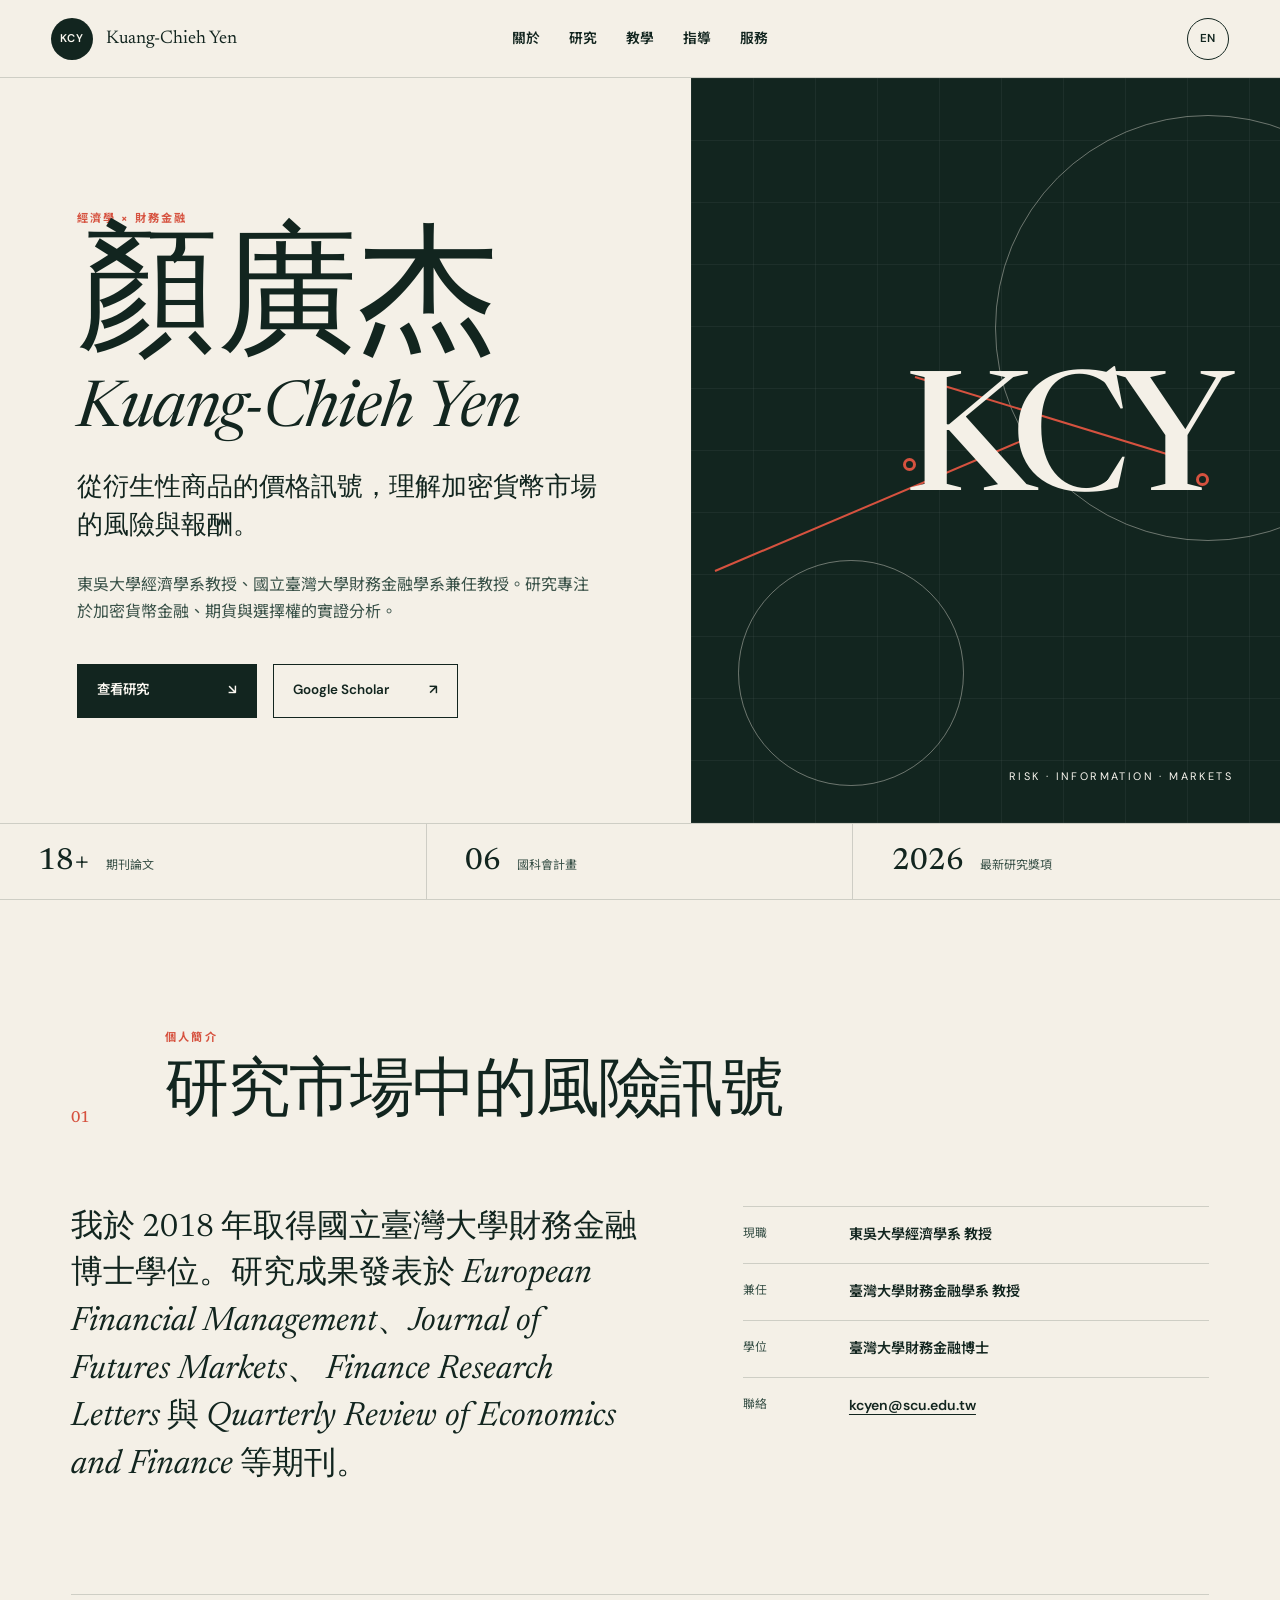
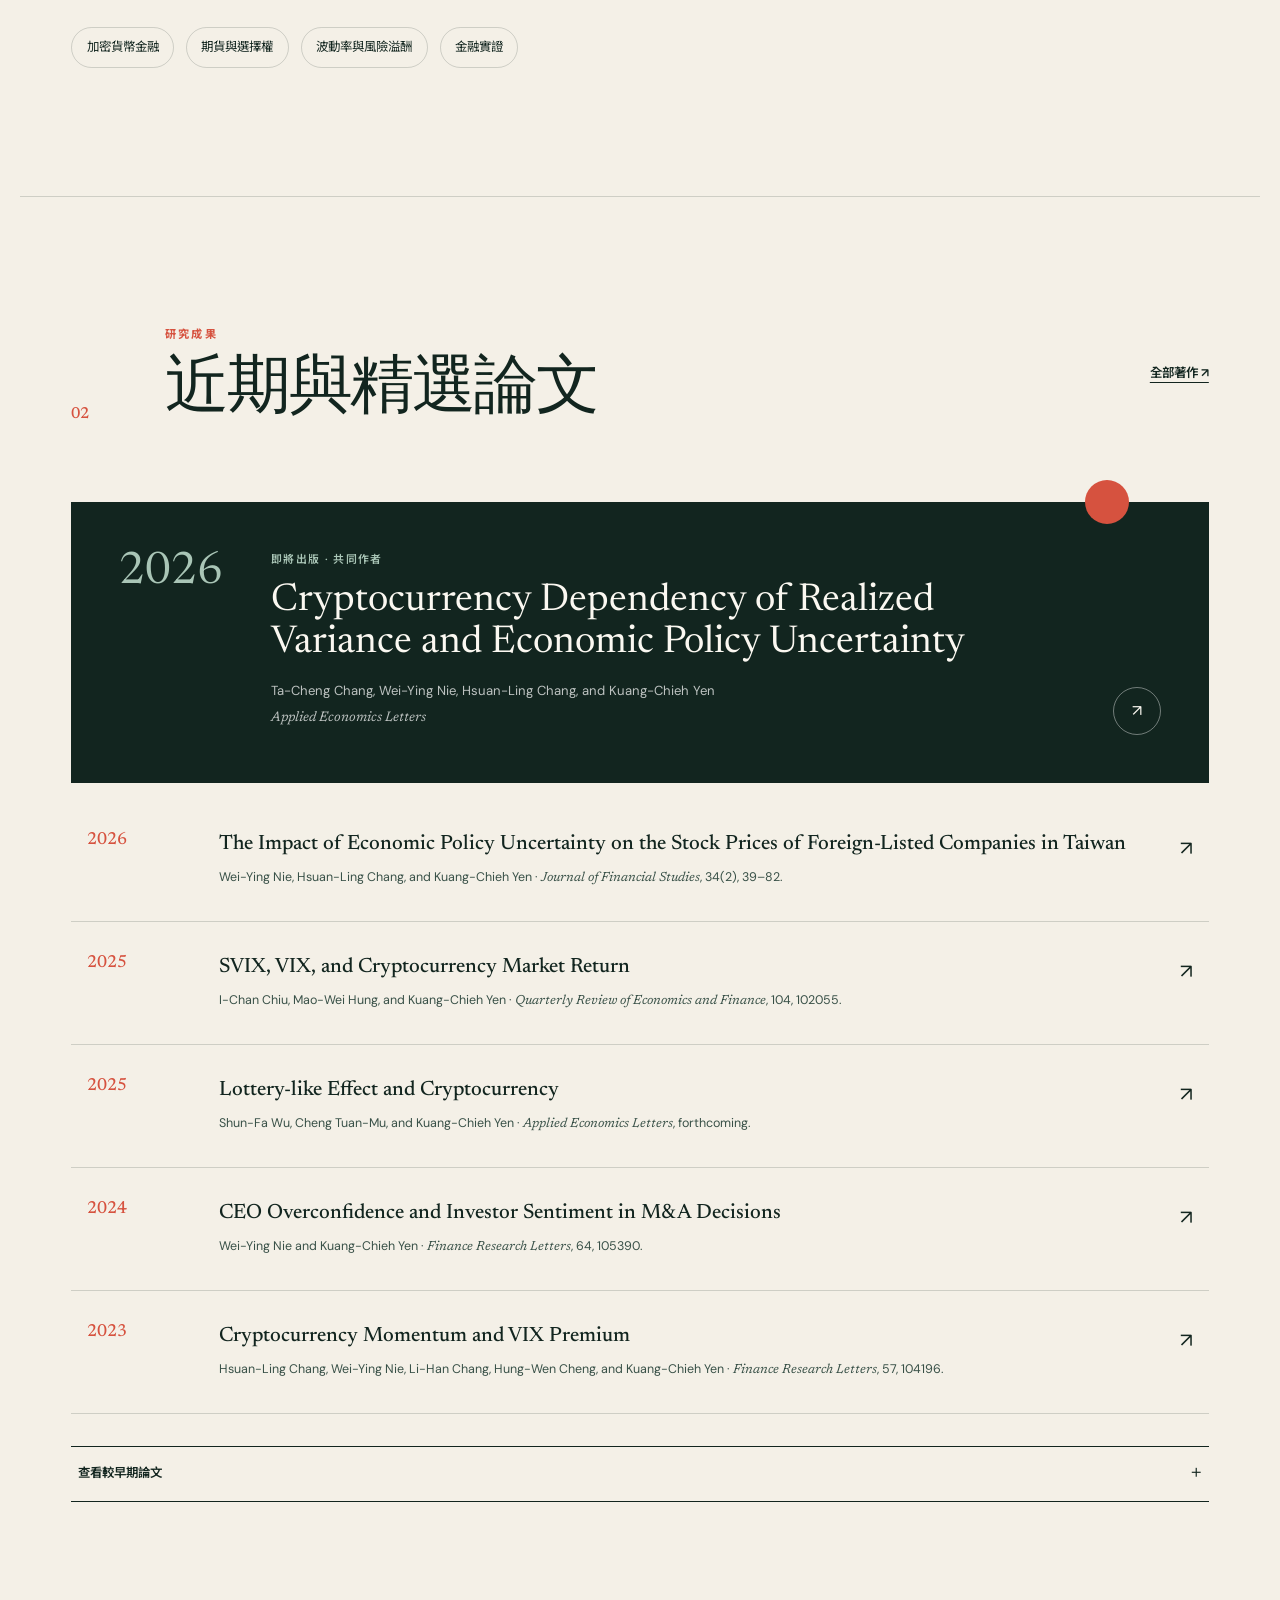
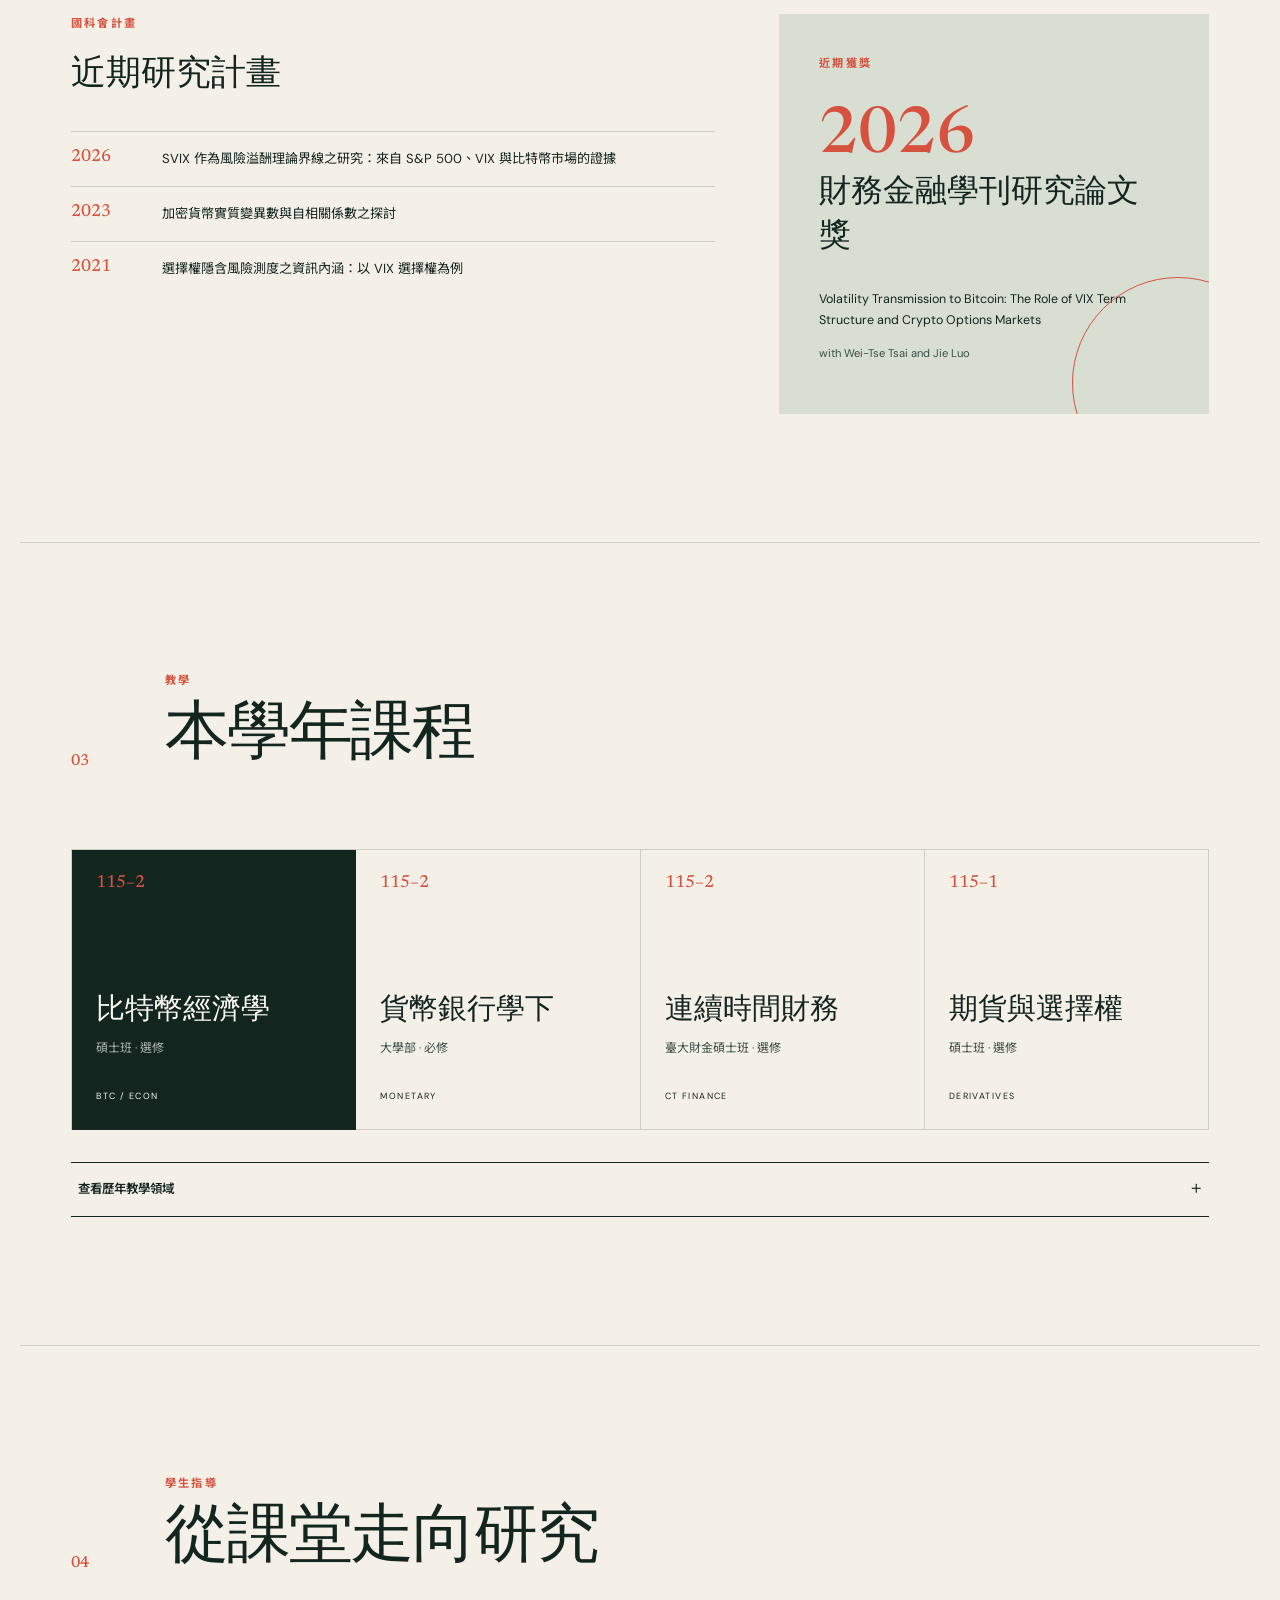
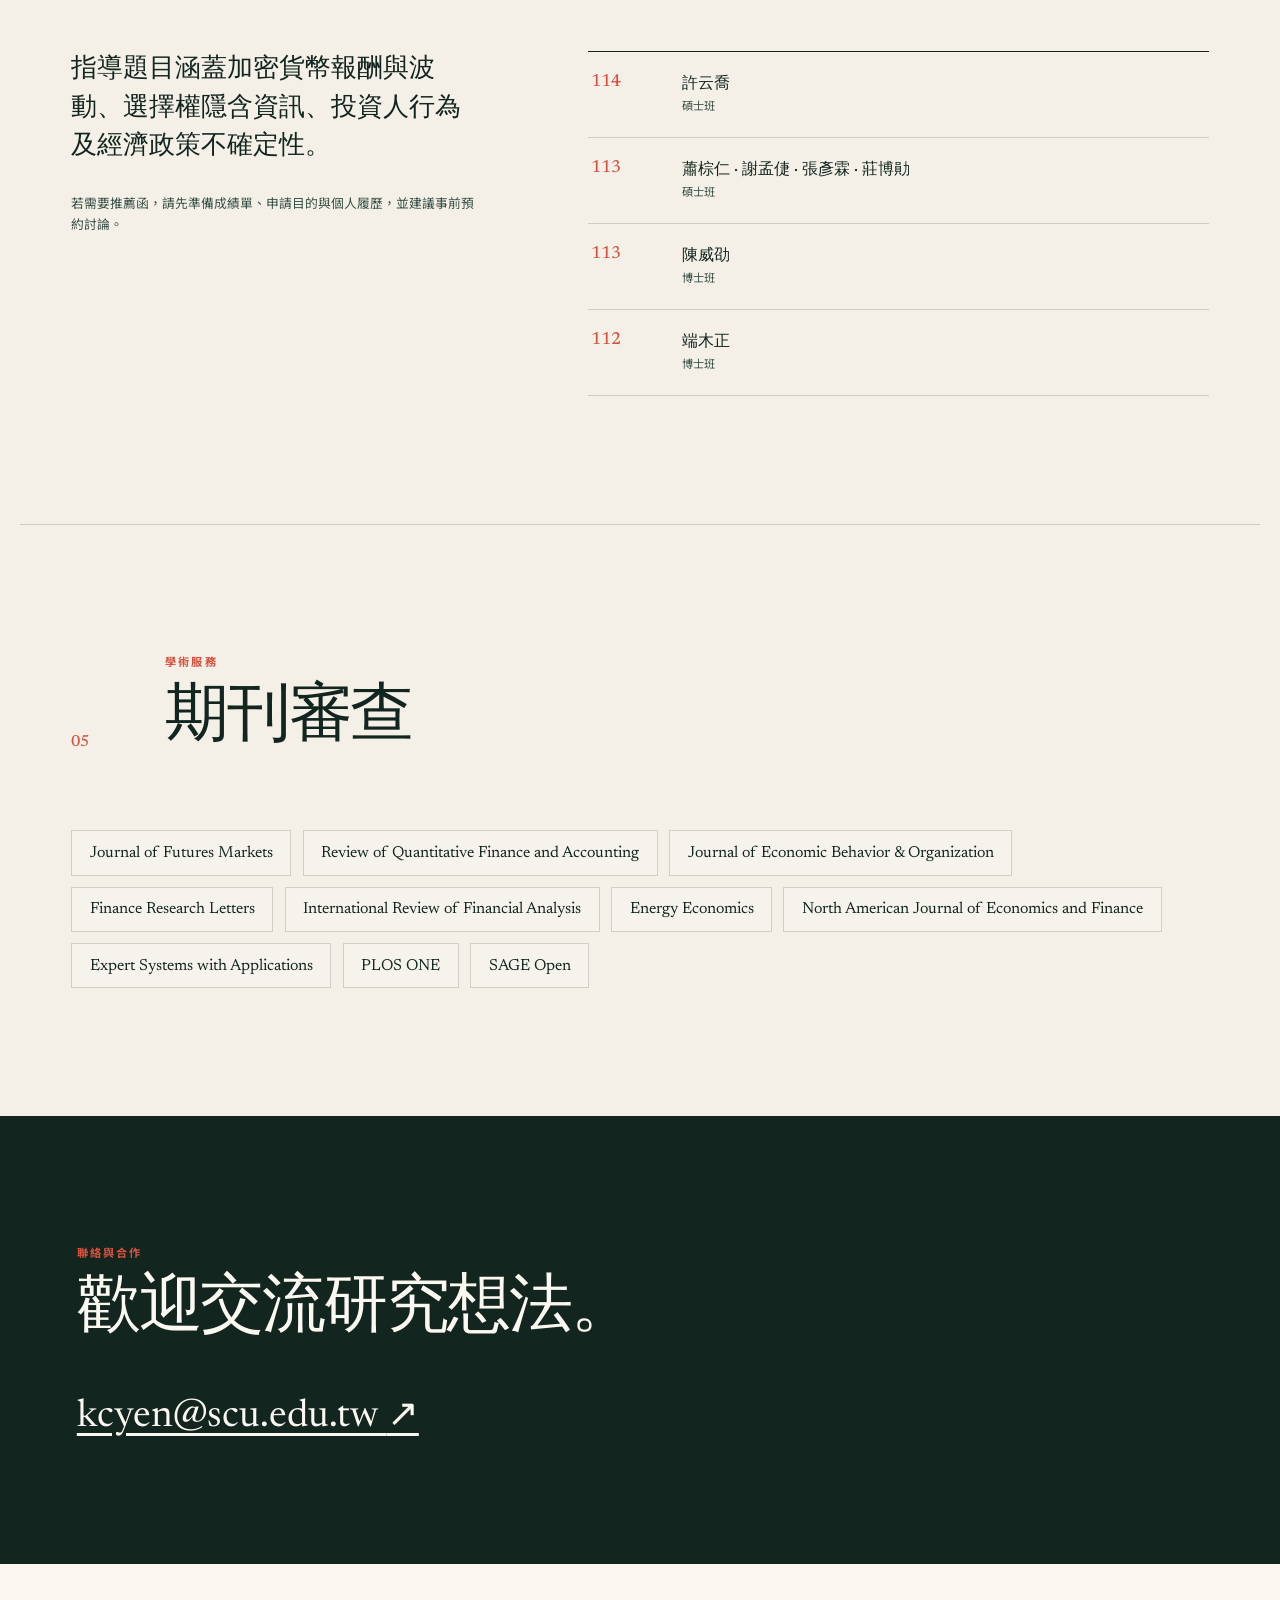
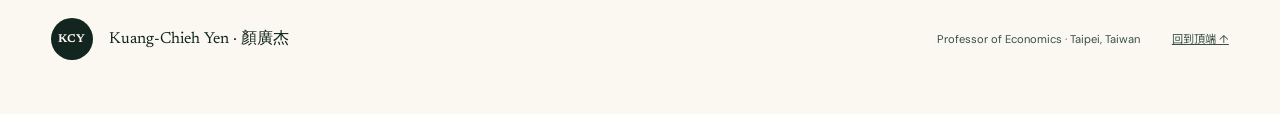
==== index.html @ a510d437 "建立個人學術網站" ====
<!doctype html>
<html lang="zh-Hant">
  <head>
    <meta charset="UTF-8" />
    <meta name="viewport" content="width=device-width, initial-scale=1.0" />
    <meta
      name="description"
      content="顏廣杰（Kuang-Chieh Yen）教授的個人學術網站：加密貨幣金融、期貨與選擇權、研究成果與教學資訊。"
    />
    <meta name="theme-color" content="#12251f" />
    <meta property="og:title" content="Kuang-Chieh Yen｜Academic Website" />
    <meta
      property="og:description"
      content="Professor of Economics researching cryptocurrency markets, futures, and options."
    />
    <meta property="og:type" content="website" />
    <meta property="og:image" content="og.png" />
    <title>顏廣杰 Kuang-Chieh Yen｜Academic Website</title>
    <link rel="preconnect" href="https://fonts.googleapis.com" />
    <link rel="preconnect" href="https://fonts.gstatic.com" crossorigin />
    <link
      href="https://fonts.googleapis.com/css2?family=DM+Sans:wght@400;500;600&family=Noto+Sans+TC:wght@400;500;600;700&family=Newsreader:opsz,wght@6..72,400;6..72,500&display=swap"
      rel="stylesheet"
    />
    <link rel="stylesheet" href="styles.css" />
    <script src="script.js" defer></script>
  </head>
  <body>
    <a class="skip-link" href="#main">跳至主要內容</a>
    <header class="site-header" id="top">
      <a class="wordmark" href="#top" aria-label="回到首頁">
        <span class="wordmark-mark">KCY</span>
        <span class="wordmark-name">Kuang-Chieh Yen</span>
      </a>
      <nav aria-label="主要導覽">
        <a href="#about" data-zh="關於" data-en="About">關於</a>
        <a href="#research" data-zh="研究" data-en="Research">研究</a>
        <a href="#teaching" data-zh="教學" data-en="Teaching">教學</a>
        <a href="#students" data-zh="指導" data-en="Students">指導</a>
        <a href="#service" data-zh="服務" data-en="Service">服務</a>
      </nav>
      <button class="language-toggle" type="button" aria-label="切換語言">
        <span data-lang-label>EN</span>
      </button>
    </header>

    <main id="main">
      <section class="hero" aria-labelledby="hero-title">
        <div class="hero-copy">
          <p class="eyebrow" data-zh="經濟學 × 財務金融" data-en="Economics × Finance">
            經濟學 × 財務金融
          </p>
          <h1 id="hero-title">
            <span class="hero-name-zh">顏廣杰</span>
            <span class="hero-name-en">Kuang-Chieh Yen</span>
          </h1>
          <div class="hero-bio lang-zh">
            <p class="hero-lead">從衍生性商品的價格訊號，理解加密貨幣市場的風險與報酬。</p>
            <p>
              東吳大學經濟學系教授、國立臺灣大學財務金融學系兼任教授。研究專注於加密貨幣金融、期貨與選擇權的實證分析。
            </p>
          </div>
          <div class="hero-bio lang-en" hidden>
            <p class="hero-lead">Using signals in derivative prices to understand risk and return in cryptocurrency markets.</p>
            <p>
              Professor of Economics at Soochow University and Adjunct Professor of Finance at National Taiwan University. My research focuses on empirical studies of cryptocurrency markets, futures, and options.
            </p>
          </div>
          <div class="hero-actions">
            <a class="button button-primary" href="#research">
              <span data-zh="查看研究" data-en="Explore research">查看研究</span>
              <span aria-hidden="true">↘</span>
            </a>
            <a
              class="button button-quiet"
              href="https://scholar.google.com.tw/citations?user=Ai0tjw8AAAAJ&hl=zh-TW"
              target="_blank"
              rel="noreferrer"
            >
              Google Scholar <span aria-hidden="true">↗</span>
            </a>
          </div>
        </div>
        <div class="hero-visual" aria-hidden="true">
          <div class="market-grid"></div>
          <div class="signal-line signal-one"></div>
          <div class="signal-line signal-two"></div>
          <div class="signal-point point-one"></div>
          <div class="signal-point point-two"></div>
          <div class="hero-monogram">KCY</div>
          <p class="visual-caption">Risk · Information · Markets</p>
        </div>
        <div class="hero-index" aria-label="研究概覽">
          <div><span class="index-value">18+</span><span data-zh="期刊論文" data-en="Journal articles">期刊論文</span></div>
          <div><span class="index-value">06</span><span data-zh="國科會計畫" data-en="NSTC projects">國科會計畫</span></div>
          <div><span class="index-value">2026</span><span data-zh="最新研究獎項" data-en="Latest research award">最新研究獎項</span></div>
        </div>
      </section>

      <section class="section about" id="about" aria-labelledby="about-title">
        <div class="section-heading">
          <p class="section-number">01</p>
          <div>
            <p class="eyebrow" data-zh="個人簡介" data-en="Profile">個人簡介</p>
            <h2 id="about-title" data-zh="研究市場中的風險訊號" data-en="Risk signals across markets">
              研究市場中的風險訊號
            </h2>
          </div>
        </div>
        <div class="about-grid">
          <div class="about-statement lang-zh">
            <p>
              我於 2018 年取得國立臺灣大學財務金融博士學位。研究成果發表於
              <em>European Financial Management</em>、<em>Journal of Futures Markets</em>、
              <em>Finance Research Letters</em> 與 <em>Quarterly Review of Economics and Finance</em> 等期刊。
            </p>
          </div>
          <div class="about-statement lang-en" hidden>
            <p>
              I received my Ph.D. in Finance from National Taiwan University in 2018. My work has appeared in
              <em>European Financial Management</em>, <em>Journal of Futures Markets</em>,
              <em>Finance Research Letters</em>, and <em>Quarterly Review of Economics and Finance</em>.
            </p>
          </div>
          <dl class="facts">
            <div>
              <dt data-zh="現職" data-en="Current">現職</dt>
              <dd data-zh="東吳大學經濟學系 教授" data-en="Professor, Soochow University">東吳大學經濟學系 教授</dd>
            </div>
            <div>
              <dt data-zh="兼任" data-en="Adjunct">兼任</dt>
              <dd data-zh="臺灣大學財務金融學系 教授" data-en="Professor, National Taiwan University">臺灣大學財務金融學系 教授</dd>
            </div>
            <div>
              <dt data-zh="學位" data-en="Degree">學位</dt>
              <dd data-zh="臺灣大學財務金融博士" data-en="Ph.D. in Finance, National Taiwan University">臺灣大學財務金融博士</dd>
            </div>
            <div>
              <dt data-zh="聯絡" data-en="Contact">聯絡</dt>
              <dd><a href="mailto:kcyen@scu.edu.tw">kcyen@scu.edu.tw</a></dd>
            </div>
          </dl>
        </div>
        <div class="research-interests" aria-label="研究興趣">
          <span data-zh="加密貨幣金融" data-en="Cryptocurrency finance">加密貨幣金融</span>
          <span data-zh="期貨與選擇權" data-en="Futures & options">期貨與選擇權</span>
          <span data-zh="波動率與風險溢酬" data-en="Volatility & risk premia">波動率與風險溢酬</span>
          <span data-zh="金融實證" data-en="Empirical finance">金融實證</span>
        </div>
      </section>

      <section class="section research" id="research" aria-labelledby="research-title">
        <div class="section-heading">
          <p class="section-number">02</p>
          <div>
            <p class="eyebrow" data-zh="研究成果" data-en="Research">研究成果</p>
            <h2 id="research-title" data-zh="近期與精選論文" data-en="Recent & selected publications">近期與精選論文</h2>
          </div>
          <a
            class="text-link heading-link"
            href="https://scholar.google.com.tw/citations?user=Ai0tjw8AAAAJ&hl=zh-TW"
            target="_blank"
            rel="noreferrer"
            data-zh="全部著作 ↗"
            data-en="All publications ↗"
          >全部著作 ↗</a>
        </div>

        <article class="featured-paper">
          <div class="paper-year">2026</div>
          <div class="paper-body">
            <p class="paper-kicker" data-zh="即將出版 · 共同作者" data-en="Forthcoming · Co-author">即將出版 · 共同作者</p>
            <h3>Cryptocurrency Dependency of Realized Variance and Economic Policy Uncertainty</h3>
            <p class="authors">Ta-Cheng Chang, Wei-Ying Nie, Hsuan-Ling Chang, and Kuang-Chieh Yen</p>
            <p class="journal"><em>Applied Economics Letters</em></p>
          </div>
          <a
            class="paper-link"
            href="https://www.tandfonline.com/doi/full/10.1080/13504851.2026.2622564"
            target="_blank"
            rel="noreferrer"
            aria-label="閱讀論文"
          >↗</a>
        </article>

        <div class="publication-list">
          <article class="publication">
            <p class="publication-year">2026</p>
            <div>
              <h3>The Impact of Economic Policy Uncertainty on the Stock Prices of Foreign-Listed Companies in Taiwan</h3>
              <p>Wei-Ying Nie, Hsuan-Ling Chang, and Kuang-Chieh Yen · <em>Journal of Financial Studies</em>, 34(2), 39–82.</p>
            </div>
            <a href="https://doi.org/10.6545/JFS.202606_34%282%29.0002" target="_blank" rel="noreferrer" aria-label="閱讀論文">↗</a>
          </article>
          <article class="publication">
            <p class="publication-year">2025</p>
            <div>
              <h3>SVIX, VIX, and Cryptocurrency Market Return</h3>
              <p>I-Chan Chiu, Mao-Wei Hung, and Kuang-Chieh Yen · <em>Quarterly Review of Economics and Finance</em>, 104, 102055.</p>
            </div>
            <a href="https://www.sciencedirect.com/science/article/abs/pii/S1062976925000961" target="_blank" rel="noreferrer" aria-label="閱讀論文">↗</a>
          </article>
          <article class="publication">
            <p class="publication-year">2025</p>
            <div>
              <h3>Lottery-like Effect and Cryptocurrency</h3>
              <p>Shun-Fa Wu, Cheng Tuan-Mu, and Kuang-Chieh Yen · <em>Applied Economics Letters</em>, forthcoming.</p>
            </div>
            <a href="https://www.tandfonline.com/doi/abs/10.1080/13504851.2025.2586161" target="_blank" rel="noreferrer" aria-label="閱讀論文">↗</a>
          </article>
          <article class="publication">
            <p class="publication-year">2024</p>
            <div>
              <h3>CEO Overconfidence and Investor Sentiment in M&amp;A Decisions</h3>
              <p>Wei-Ying Nie and Kuang-Chieh Yen · <em>Finance Research Letters</em>, 64, 105390.</p>
            </div>
            <a href="https://www.sciencedirect.com/science/article/abs/pii/S1544612324004203" target="_blank" rel="noreferrer" aria-label="閱讀論文">↗</a>
          </article>
          <article class="publication">
            <p class="publication-year">2023</p>
            <div>
              <h3>Cryptocurrency Momentum and VIX Premium</h3>
              <p>Hsuan-Ling Chang, Wei-Ying Nie, Li-Han Chang, Hung-Wen Cheng, and Kuang-Chieh Yen · <em>Finance Research Letters</em>, 57, 104196.</p>
            </div>
            <a href="https://www.sciencedirect.com/science/article/pii/S1544612323005688" target="_blank" rel="noreferrer" aria-label="閱讀論文">↗</a>
          </article>
        </div>

        <details class="archive">
          <summary><span data-zh="查看較早期論文" data-en="View earlier publications">查看較早期論文</span><span aria-hidden="true">＋</span></summary>
          <div class="archive-grid">
            <article><span>2023</span><p>Cryptocurrency Return Dependency and Economic Policy Uncertainty. <em>Finance Research Letters</em>, 56, 104182.</p></article>
            <article><span>2023</span><p>Does the Realized Distribution-based Measure Dominate Particular Moments? <em>Finance Research Letters</em>, 51, 103396.</p></article>
            <article><span>2021</span><p>Lottery-like Momentum in the Cryptocurrency Market. <em>North American Journal of Economics and Finance</em>, 58, 101552.</p></article>
            <article><span>2021</span><p>Economic Policy Uncertainty and Cryptocurrency Volatility. <em>Finance Research Letters</em>, 38, 101428.</p></article>
            <article><span>2020</span><p>The Relationship between Economic Policy Uncertainty and the Cryptocurrency Market. <em>Finance Research Letters</em>, 35, 101308.</p></article>
            <article><span>2019</span><p>Volatility Information Implied in the Term Structure of VIX. <em>Journal of Futures Markets</em>, 39(1), 56–71.</p></article>
            <article><span>2019</span><p>The Information Content of the Implied Volatility Term Structure on Future Returns. <em>European Financial Management</em>, 25(2), 380–406.</p></article>
            <article><span>2018</span><p>The Information Content of Option-Implied Tail Risk on Future Returns. <em>Journal of Futures Markets</em>, 38(4), 493–510.</p></article>
          </div>
        </details>

        <div class="projects-awards">
          <div>
            <p class="eyebrow" data-zh="國科會計畫" data-en="NSTC projects">國科會計畫</p>
            <h3 data-zh="近期研究計畫" data-en="Recent funded research">近期研究計畫</h3>
            <ol class="timeline-list">
              <li><time>2026</time><p>SVIX 作為風險溢酬理論界線之研究：來自 S&amp;P 500、VIX 與比特幣市場的證據</p></li>
              <li><time>2023</time><p>加密貨幣實質變異數與自相關係數之探討</p></li>
              <li><time>2021</time><p>選擇權隱含風險測度之資訊內涵：以 VIX 選擇權為例</p></li>
            </ol>
          </div>
          <div class="award-card">
            <p class="eyebrow" data-zh="近期獲獎" data-en="Recent award">近期獲獎</p>
            <p class="award-year">2026</p>
            <h3>財務金融學刊研究論文獎</h3>
            <p>Volatility Transmission to Bitcoin: The Role of VIX Term Structure and Crypto Options Markets</p>
            <p class="award-authors">with Wei-Tse Tsai and Jie Luo</p>
          </div>
        </div>
      </section>

      <section class="section teaching" id="teaching" aria-labelledby="teaching-title">
        <div class="section-heading">
          <p class="section-number">03</p>
          <div>
            <p class="eyebrow" data-zh="教學" data-en="Teaching">教學</p>
            <h2 id="teaching-title" data-zh="本學年課程" data-en="Current courses">本學年課程</h2>
          </div>
        </div>
        <div class="course-grid">
          <article class="course-card course-featured">
            <p class="course-term">115–2</p>
            <h3 data-zh="比特幣經濟學" data-en="Bitcoin Economics">比特幣經濟學</h3>
            <p data-zh="碩士班 · 選修" data-en="Graduate · Elective">碩士班 · 選修</p>
            <span class="course-code">BTC / ECON</span>
          </article>
          <article class="course-card">
            <p class="course-term">115–2</p>
            <h3 data-zh="貨幣銀行學下" data-en="Money & Banking II">貨幣銀行學下</h3>
            <p data-zh="大學部 · 必修" data-en="Undergraduate · Required">大學部 · 必修</p>
            <span class="course-code">MONETARY</span>
          </article>
          <article class="course-card">
            <p class="course-term">115–2</p>
            <h3 data-zh="連續時間財務" data-en="Continuous-Time Finance">連續時間財務</h3>
            <p data-zh="臺大財金碩士班 · 選修" data-en="NTU Finance Graduate · Elective">臺大財金碩士班 · 選修</p>
            <span class="course-code">CT FINANCE</span>
          </article>
          <article class="course-card">
            <p class="course-term">115–1</p>
            <h3 data-zh="期貨與選擇權" data-en="Futures & Options">期貨與選擇權</h3>
            <p data-zh="碩士班 · 選修" data-en="Graduate · Elective">碩士班 · 選修</p>
            <span class="course-code">DERIVATIVES</span>
          </article>
        </div>
        <details class="archive course-archive">
          <summary><span data-zh="查看歷年教學領域" data-en="View teaching portfolio">查看歷年教學領域</span><span aria-hidden="true">＋</span></summary>
          <p>
            投資學、加密貨幣金融、財務數量研究、時間序列分析、選擇權定價導論、數理統計學、Python 基礎程式與經濟應用、財務經濟學、國際金融。
          </p>
        </details>
      </section>

      <section class="section students" id="students" aria-labelledby="students-title">
        <div class="section-heading">
          <p class="section-number">04</p>
          <div>
            <p class="eyebrow" data-zh="學生指導" data-en="Students">學生指導</p>
            <h2 id="students-title" data-zh="從課堂走向研究" data-en="From coursework to research">從課堂走向研究</h2>
          </div>
        </div>
        <div class="student-layout">
          <div class="student-intro lang-zh">
            <p>指導題目涵蓋加密貨幣報酬與波動、選擇權隱含資訊、投資人行為及經濟政策不確定性。</p>
            <p>若需要推薦函，請先準備成績單、申請目的與個人履歷，並建議事前預約討論。</p>
          </div>
          <div class="student-intro lang-en" hidden>
            <p>Supervision topics include cryptocurrency returns and volatility, option-implied information, investor behavior, and economic policy uncertainty.</p>
            <p>For recommendation letters, please prepare a transcript, a clear application plan, and your CV before making an appointment.</p>
          </div>
          <div class="supervision-list">
            <article><span>114</span><div><h3>許云喬</h3><p data-zh="碩士班" data-en="Master's student">碩士班</p></div></article>
            <article><span>113</span><div><h3>蕭棕仁 · 謝孟倢 · 張彥霖 · 莊博勛</h3><p data-zh="碩士班" data-en="Master's students">碩士班</p></div></article>
            <article><span>113</span><div><h3>陳威劭</h3><p data-zh="博士班" data-en="Doctoral student">博士班</p></div></article>
            <article><span>112</span><div><h3>端木正</h3><p data-zh="博士班" data-en="Doctoral student">博士班</p></div></article>
          </div>
        </div>
      </section>

      <section class="section service" id="service" aria-labelledby="service-title">
        <div class="section-heading">
          <p class="section-number">05</p>
          <div>
            <p class="eyebrow" data-zh="學術服務" data-en="Academic service">學術服務</p>
            <h2 id="service-title" data-zh="期刊審查" data-en="Referee service">期刊審查</h2>
          </div>
        </div>
        <div class="journal-cloud" aria-label="曾審查期刊">
          <span>Journal of Futures Markets</span>
          <span>Review of Quantitative Finance and Accounting</span>
          <span>Journal of Economic Behavior &amp; Organization</span>
          <span>Finance Research Letters</span>
          <span>International Review of Financial Analysis</span>
          <span>Energy Economics</span>
          <span>North American Journal of Economics and Finance</span>
          <span>Expert Systems with Applications</span>
          <span>PLOS ONE</span>
          <span>SAGE Open</span>
        </div>
      </section>

      <section class="contact" aria-labelledby="contact-title">
        <p class="eyebrow" data-zh="聯絡與合作" data-en="Contact & collaboration">聯絡與合作</p>
        <h2 id="contact-title" data-zh="歡迎交流研究想法。" data-en="Let’s exchange research ideas.">歡迎交流研究想法。</h2>
        <a class="contact-email" href="mailto:kcyen@scu.edu.tw">kcyen@scu.edu.tw <span aria-hidden="true">↗</span></a>
      </section>
    </main>

    <footer>
      <div><span class="footer-mark">KCY</span><span>Kuang-Chieh Yen · 顏廣杰</span></div>
      <p>Professor of Economics · Taipei, Taiwan</p>
      <a href="#top" data-zh="回到頂端 ↑" data-en="Back to top ↑">回到頂端 ↑</a>
    </footer>
  </body>
</html>
---- styles.css ----
:root {
  --ink: #12251f;
  --ink-soft: #385047;
  --paper: #f4f0e7;
  --paper-light: #fbf8f1;
  --sage: #d9ded2;
  --mint: #a9c5b6;
  --signal: #d6523f;
  --line: rgba(18, 37, 31, 0.17);
  --serif: "Newsreader", Georgia, serif;
  --sans: "DM Sans", "Noto Sans TC", system-ui, sans-serif;
  --max: 1240px;
}

* { box-sizing: border-box; }
html { scroll-behavior: smooth; }
body {
  margin: 0;
  color: var(--ink);
  background: var(--paper);
  font-family: var(--sans);
  font-size: 16px;
  line-height: 1.7;
}
a { color: inherit; }
button, a { -webkit-tap-highlight-color: transparent; }
em { font-family: var(--serif); font-size: 1.05em; }

.skip-link {
  position: fixed;
  top: -4rem;
  left: 1rem;
  z-index: 100;
  padding: .7rem 1rem;
  background: var(--ink);
  color: white;
}
.skip-link:focus { top: 1rem; }

.site-header {
  position: sticky;
  top: 0;
  z-index: 20;
  min-height: 78px;
  display: grid;
  grid-template-columns: 1fr auto 1fr;
  align-items: center;
  gap: 2rem;
  padding: 0 max(4vw, 1.5rem);
  border-bottom: 1px solid var(--line);
  background: rgba(244, 240, 231, .9);
  backdrop-filter: blur(14px);
}
.wordmark { display: inline-flex; align-items: center; gap: .8rem; text-decoration: none; width: fit-content; }
.wordmark-mark, .footer-mark {
  display: inline-grid;
  place-items: center;
  width: 42px;
  height: 42px;
  border-radius: 50%;
  background: var(--ink);
  color: var(--paper-light);
  font-size: .7rem;
  font-weight: 600;
  letter-spacing: .08em;
}
.wordmark-name { font-family: var(--serif); font-size: 1.15rem; }
nav { display: flex; align-items: center; gap: 1.8rem; }
nav a { position: relative; text-decoration: none; font-size: .86rem; font-weight: 600; }
nav a::after {
  content: "";
  position: absolute;
  left: 0;
  right: 100%;
  bottom: -.35rem;
  height: 2px;
  background: var(--signal);
  transition: right .2s ease;
}
nav a:hover::after, nav a:focus-visible::after { right: 0; }
.language-toggle {
  justify-self: end;
  width: 42px;
  height: 42px;
  border: 1px solid var(--ink);
  border-radius: 50%;
  background: transparent;
  color: var(--ink);
  font: 600 .72rem var(--sans);
  cursor: pointer;
}
.language-toggle:hover { color: var(--paper); background: var(--ink); }

.hero {
  min-height: calc(100vh - 78px);
  display: grid;
  grid-template-columns: minmax(0, 1.08fr) minmax(360px, .92fr);
  grid-template-rows: 1fr auto;
  border-bottom: 1px solid var(--line);
}
.hero-copy {
  align-self: center;
  max-width: 770px;
  padding: 7vw 7vw 5vw max(6vw, 2rem);
}
.eyebrow {
  margin: 0 0 1rem;
  color: var(--signal);
  font-size: .7rem;
  font-weight: 700;
  letter-spacing: .19em;
  text-transform: uppercase;
}
h1, h2, h3, p { margin-top: 0; }
h1 {
  margin-bottom: 2rem;
  font-family: var(--serif);
  font-weight: 400;
  line-height: .86;
  letter-spacing: -.045em;
}
.hero-name-zh { display: block; font-size: clamp(5rem, 11vw, 10rem); }
.hero-name-en { display: block; margin-top: 1.2rem; font-size: clamp(2.4rem, 5vw, 5.2rem); font-style: italic; }
.hero-bio { max-width: 660px; color: var(--ink-soft); }
.hero-lead { color: var(--ink); font: 500 clamp(1.3rem, 2vw, 1.75rem)/1.45 var(--serif); }
.hero-actions { display: flex; flex-wrap: wrap; gap: 1rem; margin-top: 2.4rem; }
.button {
  display: inline-flex;
  align-items: center;
  justify-content: space-between;
  gap: 2.5rem;
  min-width: 180px;
  padding: .9rem 1.2rem;
  border: 1px solid var(--ink);
  text-decoration: none;
  font-size: .84rem;
  font-weight: 600;
  transition: .2s ease;
}
.button-primary { color: var(--paper-light); background: var(--ink); }
.button-primary:hover { background: var(--signal); border-color: var(--signal); }
.button-quiet:hover { color: var(--paper-light); background: var(--ink); }

.hero-visual {
  position: relative;
  min-height: 560px;
  overflow: hidden;
  background: var(--ink);
  color: var(--paper-light);
}
.market-grid {
  position: absolute;
  inset: 0;
  opacity: .22;
  background-image: linear-gradient(rgba(255,255,255,.22) 1px, transparent 1px), linear-gradient(90deg, rgba(255,255,255,.22) 1px, transparent 1px);
  background-size: 62px 62px;
}
.hero-visual::before, .hero-visual::after {
  content: "";
  position: absolute;
  border: 1px solid rgba(244, 240, 231, .4);
  border-radius: 50%;
}
.hero-visual::before { width: 72%; aspect-ratio: 1; top: 5%; right: -24%; }
.hero-visual::after { width: 38%; aspect-ratio: 1; left: 8%; bottom: 5%; }
.hero-monogram {
  position: absolute;
  right: 10%;
  top: 50%;
  translate: 0 -50%;
  font: 500 clamp(6rem, 13vw, 13rem)/1 var(--serif);
  letter-spacing: -.08em;
  color: var(--paper);
}
.signal-line { position: absolute; height: 2px; background: var(--signal); transform-origin: left; }
.signal-one { width: 58%; left: 4%; top: 66%; rotate: -23deg; }
.signal-two { width: 48%; left: 38%; top: 40%; rotate: 17deg; }
.signal-point { position: absolute; width: 13px; height: 13px; border: 3px solid var(--signal); border-radius: 50%; background: var(--ink); }
.point-one { left: 36%; top: 51%; }
.point-two { right: 12%; top: 53%; }
.visual-caption { position: absolute; right: 8%; bottom: 5%; margin: 0; font-size: .68rem; letter-spacing: .22em; text-transform: uppercase; }
.hero-index {
  grid-column: 1 / -1;
  display: grid;
  grid-template-columns: repeat(3, 1fr);
  border-top: 1px solid var(--line);
}
.hero-index div { display: flex; align-items: baseline; gap: 1rem; padding: 1.4rem max(3vw, 1.5rem); border-right: 1px solid var(--line); }
.hero-index div:last-child { border-right: 0; }
.hero-index span:last-child { color: var(--ink-soft); font-size: .75rem; }
.index-value { font: 500 1.9rem var(--serif); }

.section { max-width: var(--max); margin: 0 auto; padding: 8rem max(2rem, 4vw); }
.section + .section { border-top: 1px solid var(--line); }
.section-heading {
  display: grid;
  grid-template-columns: 70px minmax(0, 1fr) auto;
  align-items: end;
  gap: 1.5rem;
  margin-bottom: 5rem;
}
.section-number { margin: 0; color: var(--signal); font: 500 1rem var(--serif); }
h2 { margin-bottom: 0; font: 400 clamp(2.6rem, 5vw, 5.4rem)/.98 var(--serif); letter-spacing: -.035em; }
.heading-link { align-self: center; }
.text-link { font-size: .78rem; font-weight: 600; text-underline-offset: .3rem; }

.about-grid { display: grid; grid-template-columns: 1.1fr .9fr; gap: 8vw; }
.about-statement p { max-width: 740px; font: 400 clamp(1.45rem, 2.5vw, 2.35rem)/1.42 var(--serif); }
.facts { margin: 0; }
.facts div { display: grid; grid-template-columns: 90px 1fr; gap: 1rem; padding: 1rem 0; border-top: 1px solid var(--line); }
.facts dt { color: var(--ink-soft); font-size: .74rem; }
.facts dd { margin: 0; font-size: .88rem; font-weight: 600; }
.facts a { text-underline-offset: .25rem; }
.research-interests { display: flex; flex-wrap: wrap; gap: .75rem; margin-top: 4.5rem; padding-top: 2rem; border-top: 1px solid var(--line); }
.research-interests span { padding: .55rem .9rem; border: 1px solid var(--line); border-radius: 999px; font-size: .78rem; }

.featured-paper {
  position: relative;
  display: grid;
  grid-template-columns: 120px 1fr auto;
  gap: 2rem;
  padding: 3rem;
  color: var(--paper-light);
  background: var(--ink);
}
.featured-paper::after { content: ""; position: absolute; right: 7%; top: -22px; width: 44px; height: 44px; border-radius: 50%; background: var(--signal); }
.paper-year { font: 400 2.8rem var(--serif); color: var(--mint); }
.paper-kicker { color: var(--mint); font-size: .68rem; font-weight: 600; letter-spacing: .12em; text-transform: uppercase; }
.paper-body h3 { max-width: 800px; margin-bottom: 1rem; font: 400 clamp(1.8rem, 3vw, 3rem)/1.1 var(--serif); }
.authors, .journal { margin-bottom: .25rem; color: rgba(255,255,255,.72); font-size: .82rem; }
.paper-link { align-self: end; display: grid; place-items: center; width: 48px; height: 48px; border: 1px solid rgba(255,255,255,.4); border-radius: 50%; text-decoration: none; }
.paper-link:hover { color: var(--ink); background: var(--paper-light); }
.publication-list { margin-top: 1rem; }
.publication {
  display: grid;
  grid-template-columns: 100px 1fr auto;
  gap: 2rem;
  align-items: start;
  padding: 2rem 1rem;
  border-bottom: 1px solid var(--line);
  transition: background .2s ease;
}
.publication:hover { background: rgba(255,255,255,.35); }
.publication-year { color: var(--signal); font: 500 1.1rem var(--serif); }
.publication h3 { margin-bottom: .55rem; font: 500 1.3rem/1.3 var(--serif); }
.publication div p { margin-bottom: 0; color: var(--ink-soft); font-size: .78rem; }
.publication > a { font-size: 1.25rem; text-decoration: none; }
.archive { margin-top: 2rem; border-top: 1px solid var(--ink); border-bottom: 1px solid var(--ink); }
.archive summary { display: flex; justify-content: space-between; padding: 1rem .4rem; cursor: pointer; font-size: .78rem; font-weight: 600; list-style: none; }
.archive summary::-webkit-details-marker { display: none; }
.archive[open] summary span:last-child { transform: rotate(45deg); }
.archive-grid { display: grid; grid-template-columns: 1fr 1fr; gap: 0 3rem; padding: 1rem 0 2rem; }
.archive-grid article { display: grid; grid-template-columns: 55px 1fr; gap: 1rem; padding: 1rem .4rem; border-top: 1px solid var(--line); }
.archive-grid span { color: var(--signal); font: 500 .9rem var(--serif); }
.archive-grid p { margin: 0; font-size: .76rem; }
.projects-awards { display: grid; grid-template-columns: 1.2fr .8fr; gap: 5vw; margin-top: 7rem; }
.projects-awards h3 { font: 400 2.2rem var(--serif); }
.timeline-list { margin: 2rem 0 0; padding: 0; list-style: none; }
.timeline-list li { display: grid; grid-template-columns: 75px 1fr; gap: 1rem; padding: 1rem 0; border-top: 1px solid var(--line); }
.timeline-list time { color: var(--signal); font: 500 1.1rem var(--serif); }
.timeline-list p { margin: 0; font-size: .82rem; }
.award-card { position: relative; padding: 2.5rem; overflow: hidden; background: var(--sage); }
.award-card::after { content: ""; position: absolute; right: -75px; bottom: -75px; width: 210px; height: 210px; border: 1px solid var(--signal); border-radius: 50%; }
.award-year { margin: 2rem 0 0; color: var(--signal); font: 500 4rem/1 var(--serif); }
.award-card h3 { max-width: 380px; font-size: 2rem; }
.award-card > p:not(.eyebrow, .award-year, .award-authors) { max-width: 420px; font-size: .78rem; }
.award-authors { color: var(--ink-soft); font-size: .7rem; }

.course-grid { display: grid; grid-template-columns: repeat(4, 1fr); border-top: 1px solid var(--line); border-left: 1px solid var(--line); }
.course-card { position: relative; min-height: 280px; display: flex; flex-direction: column; padding: 1.5rem; border-right: 1px solid var(--line); border-bottom: 1px solid var(--line); }
.course-featured { color: var(--paper-light); background: var(--ink); }
.course-term { color: var(--signal); font: 500 1.1rem var(--serif); }
.course-card h3 { margin: auto 0 .6rem; font: 400 1.8rem/1.15 var(--serif); }
.course-card > p:not(.course-term) { color: var(--ink-soft); font-size: .75rem; }
.course-featured > p:not(.course-term) { color: rgba(255,255,255,.65); }
.course-code { margin-top: 1.2rem; font-size: .56rem; letter-spacing: .16em; }
.course-archive p { padding: 0 .4rem 1.4rem; color: var(--ink-soft); font-size: .8rem; }

.student-layout { display: grid; grid-template-columns: .8fr 1.2fr; gap: 8vw; }
.student-intro p:first-child { font: 400 1.65rem/1.45 var(--serif); }
.student-intro p:last-child { color: var(--ink-soft); font-size: .8rem; }
.supervision-list { border-top: 1px solid var(--ink); }
.supervision-list article { display: grid; grid-template-columns: 75px 1fr; gap: 1rem; padding: 1.3rem .2rem; border-bottom: 1px solid var(--line); }
.supervision-list article > span { color: var(--signal); font: 500 1.1rem var(--serif); }
.supervision-list h3 { margin: 0; font: 500 1rem var(--serif); }
.supervision-list p { margin: .2rem 0 0; color: var(--ink-soft); font-size: .7rem; }

.journal-cloud { display: flex; flex-wrap: wrap; gap: .7rem; }
.journal-cloud span { padding: .85rem 1.1rem; border: 1px solid var(--line); background: rgba(255,255,255,.2); font: 400 1rem var(--serif); }

.contact { padding: 8rem max(6vw, 2rem); color: var(--paper-light); background: var(--ink); }
.contact h2 { max-width: 1000px; margin-bottom: 3rem; }
.contact-email { font: 400 clamp(1.25rem, 3vw, 2.5rem) var(--serif); text-underline-offset: .45rem; }

footer { min-height: 150px; display: grid; grid-template-columns: 1fr auto auto; align-items: center; gap: 2rem; padding: 2rem max(4vw, 1.5rem); background: var(--paper-light); }
footer div { display: flex; align-items: center; gap: 1rem; font-family: var(--serif); }
footer p, footer a { margin: 0; color: var(--ink-soft); font-size: .7rem; }

:focus-visible { outline: 3px solid var(--signal); outline-offset: 4px; }
[hidden] { display: none !important; }

@media (max-width: 960px) {
  .site-header { grid-template-columns: 1fr auto; min-height: 70px; }
  .wordmark-name { display: none; }
  nav { grid-column: 1 / -1; grid-row: 2; justify-content: space-between; gap: .5rem; padding-bottom: .65rem; }
  nav a { font-size: .72rem; }
  .language-toggle { grid-column: 2; grid-row: 1; }
  .hero { grid-template-columns: 1fr; min-height: auto; }
  .hero-copy { padding: 7rem max(6vw, 1.5rem) 5rem; }
  .hero-visual { min-height: 450px; }
  .hero-index { grid-column: 1; }
  .section { padding-top: 6rem; padding-bottom: 6rem; }
  .section-heading { margin-bottom: 3.5rem; }
  .about-grid, .projects-awards, .student-layout { grid-template-columns: 1fr; }
  .course-grid { grid-template-columns: 1fr 1fr; }
  .course-card { min-height: 230px; }
  footer { grid-template-columns: 1fr auto; }
  footer p { display: none; }
}

@media (max-width: 620px) {
  body { font-size: 15px; }
  .site-header { padding-inline: 1rem; }
  nav a { font-size: .67rem; }
  .hero-name-zh { font-size: 5.5rem; }
  .hero-name-en { font-size: 2.5rem; }
  .hero-visual { min-height: 330px; }
  .hero-index { grid-template-columns: 1fr; }
  .hero-index div { border-right: 0; border-bottom: 1px solid var(--line); }
  .section { padding: 5rem 1.25rem; }
  .section-heading { grid-template-columns: 36px 1fr; gap: .8rem; }
  .heading-link { grid-column: 2; justify-self: start; }
  h2 { font-size: 3rem; }
  .about-statement p { font-size: 1.45rem; }
  .featured-paper { grid-template-columns: 1fr auto; padding: 2rem 1.5rem; }
  .paper-year { grid-column: 1 / -1; }
  .paper-body h3 { font-size: 1.8rem; }
  .publication { grid-template-columns: 55px 1fr auto; gap: .8rem; padding-inline: 0; }
  .publication div p { font-size: .7rem; }
  .archive-grid { grid-template-columns: 1fr; }
  .projects-awards { margin-top: 5rem; }
  .course-grid { grid-template-columns: 1fr; }
  .course-card { min-height: 220px; }
  .student-layout { gap: 3rem; }
  .contact { padding-block: 6rem; }
  footer { padding-block: 2rem; }
  footer div span:last-child { display: none; }
}

@media (prefers-reduced-motion: reduce) {
  html { scroll-behavior: auto; }
  * { transition-duration: .01ms !important; }
}
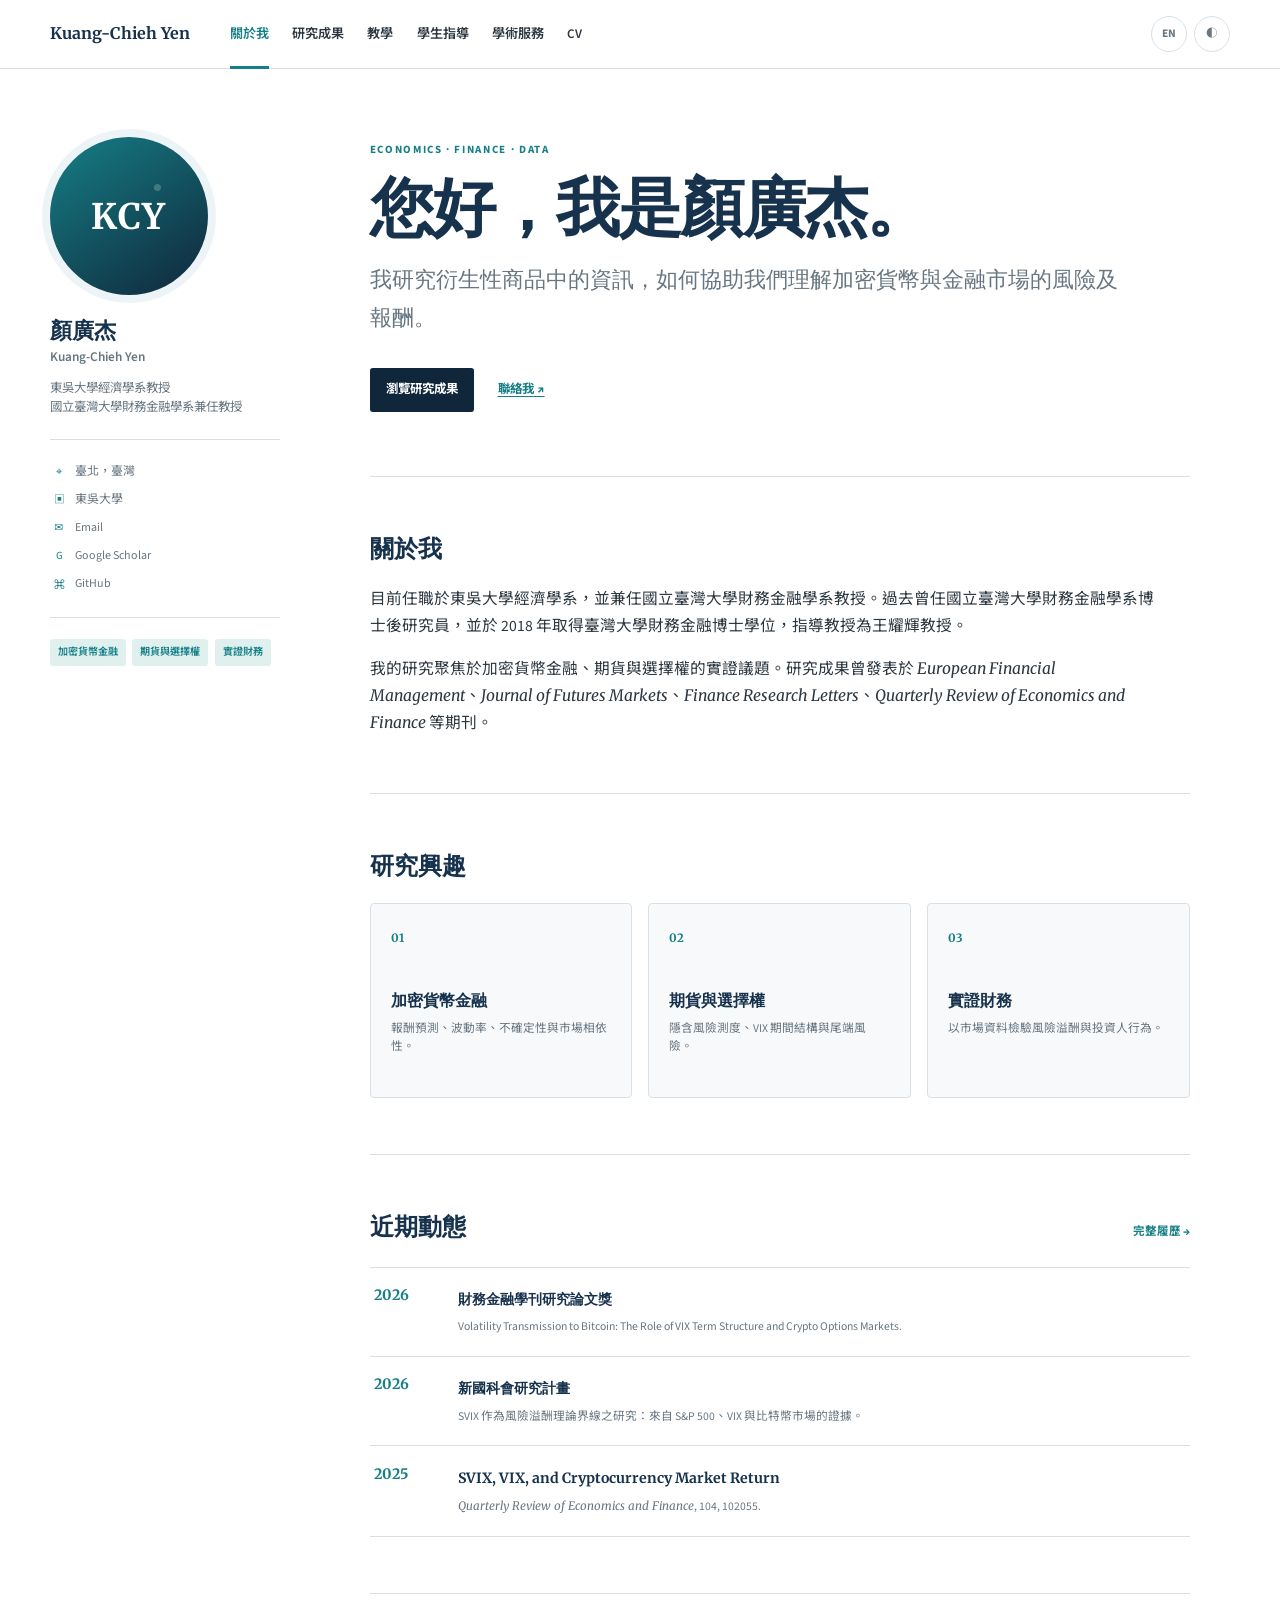
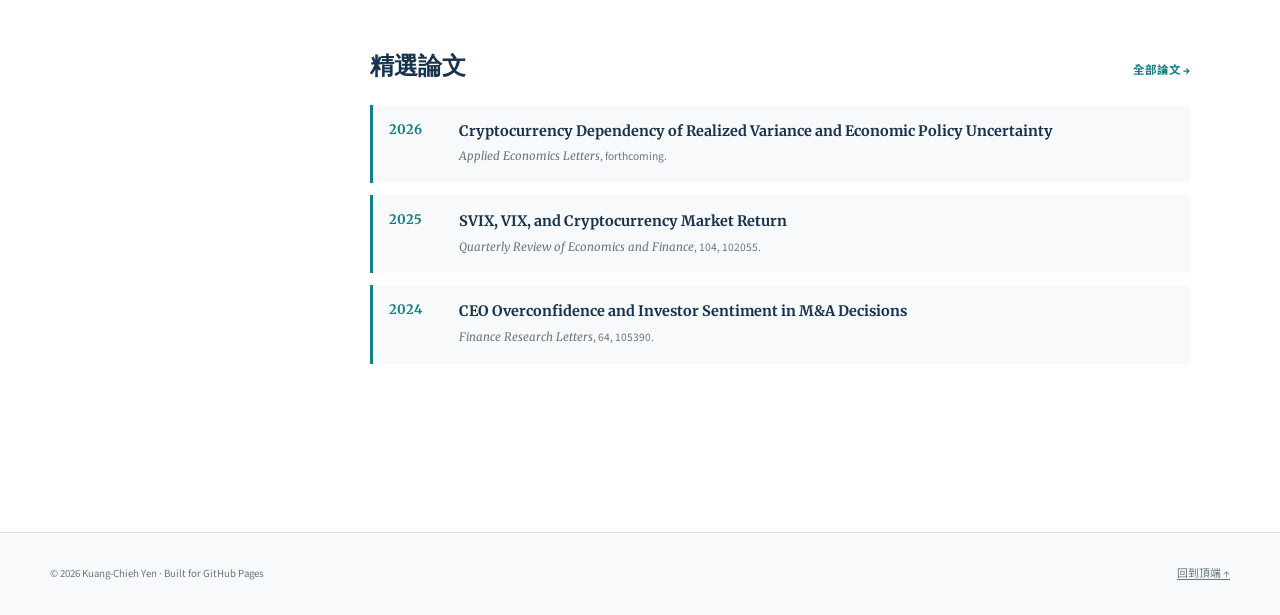
==== commit 131cbb62: "重新設計學術網站並加入論文摘要" ====
--- a/index.html
+++ b/index.html
@@ -1,366 +1,119 @@
 <!doctype html>
-<html lang="zh-Hant">
+<html lang="zh-Hant" data-theme="light">
   <head>
     <meta charset="UTF-8" />
     <meta name="viewport" content="width=device-width, initial-scale=1.0" />
-    <meta
-      name="description"
-      content="顏廣杰（Kuang-Chieh Yen）教授的個人學術網站：加密貨幣金融、期貨與選擇權、研究成果與教學資訊。"
-    />
-    <meta name="theme-color" content="#12251f" />
+    <meta name="description" content="顏廣杰（Kuang-Chieh Yen）教授的學術網站：加密貨幣金融、期貨、選擇權與實證財務研究。" />
+    <meta name="theme-color" content="#17324d" />
     <meta property="og:title" content="Kuang-Chieh Yen｜Academic Website" />
-    <meta
-      property="og:description"
-      content="Professor of Economics researching cryptocurrency markets, futures, and options."
-    />
+    <meta property="og:description" content="Professor of Economics researching cryptocurrency markets, futures, and options." />
     <meta property="og:type" content="website" />
-    <meta property="og:image" content="og.png" />
+    <meta property="og:image" content="https://quetion.github.io/kcyen_academic/og-academic-pages.png" />
     <title>顏廣杰 Kuang-Chieh Yen｜Academic Website</title>
     <link rel="preconnect" href="https://fonts.googleapis.com" />
     <link rel="preconnect" href="https://fonts.gstatic.com" crossorigin />
-    <link
-      href="https://fonts.googleapis.com/css2?family=DM+Sans:wght@400;500;600&family=Noto+Sans+TC:wght@400;500;600;700&family=Newsreader:opsz,wght@6..72,400;6..72,500&display=swap"
-      rel="stylesheet"
-    />
+    <link href="https://fonts.googleapis.com/css2?family=Merriweather:wght@400;700&family=Noto+Sans+TC:wght@400;500;600;700&family=Source+Sans+3:wght@400;500;600;700&display=swap" rel="stylesheet" />
     <link rel="stylesheet" href="styles.css" />
     <script src="script.js" defer></script>
   </head>
-  <body>
-    <a class="skip-link" href="#main">跳至主要內容</a>
-    <header class="site-header" id="top">
-      <a class="wordmark" href="#top" aria-label="回到首頁">
-        <span class="wordmark-mark">KCY</span>
-        <span class="wordmark-name">Kuang-Chieh Yen</span>
-      </a>
-      <nav aria-label="主要導覽">
-        <a href="#about" data-zh="關於" data-en="About">關於</a>
-        <a href="#research" data-zh="研究" data-en="Research">研究</a>
-        <a href="#teaching" data-zh="教學" data-en="Teaching">教學</a>
-        <a href="#students" data-zh="指導" data-en="Students">指導</a>
-        <a href="#service" data-zh="服務" data-en="Service">服務</a>
-      </nav>
-      <button class="language-toggle" type="button" aria-label="切換語言">
-        <span data-lang-label>EN</span>
-      </button>
+  <body data-page="about">
+    <a class="skip-link" href="#main-content">跳至主要內容</a>
+    <header class="masthead" id="top">
+      <div class="masthead__inner">
+        <a class="site-title" href="index.html">Kuang-Chieh Yen</a>
+        <button class="menu-toggle" type="button" aria-expanded="false" aria-controls="site-nav">Menu</button>
+        <nav class="site-nav" id="site-nav" aria-label="主要導覽">
+          <a class="is-active" href="index.html" data-zh="關於我" data-en="About">關於我</a>
+          <a href="publications.html" data-zh="研究成果" data-en="Publications">研究成果</a>
+          <a href="teaching.html" data-zh="教學" data-en="Teaching">教學</a>
+          <a href="students.html" data-zh="學生指導" data-en="Students">學生指導</a>
+          <a href="service.html" data-zh="學術服務" data-en="Service">學術服務</a>
+          <a href="cv.html">CV</a>
+        </nav>
+        <div class="header-tools">
+          <button class="tool-button language-toggle" type="button" aria-label="Switch to English"><span data-lang-label>EN</span></button>
+          <button class="tool-button theme-toggle" type="button" aria-label="切換深色模式"><span data-theme-icon>◐</span></button>
+        </div>
+      </div>
     </header>
 
-    <main id="main">
-      <section class="hero" aria-labelledby="hero-title">
-        <div class="hero-copy">
-          <p class="eyebrow" data-zh="經濟學 × 財務金融" data-en="Economics × Finance">
-            經濟學 × 財務金融
-          </p>
-          <h1 id="hero-title">
-            <span class="hero-name-zh">顏廣杰</span>
-            <span class="hero-name-en">Kuang-Chieh Yen</span>
-          </h1>
-          <div class="hero-bio lang-zh">
-            <p class="hero-lead">從衍生性商品的價格訊號，理解加密貨幣市場的風險與報酬。</p>
-            <p>
-              東吳大學經濟學系教授、國立臺灣大學財務金融學系兼任教授。研究專注於加密貨幣金融、期貨與選擇權的實證分析。
-            </p>
+    <div class="page-shell">
+      <aside class="author-card" aria-label="作者資料">
+        <div class="author-avatar" role="img" aria-label="Kuang-Chieh Yen initials">KCY</div>
+        <div class="author-identity">
+          <h2>顏廣杰<span>Kuang-Chieh Yen</span></h2>
+          <p class="lang-zh">東吳大學經濟學系教授<br />國立臺灣大學財務金融學系兼任教授</p>
+          <p class="lang-en" hidden>Professor of Economics, Soochow University<br />Adjunct Professor of Finance, National Taiwan University</p>
+        </div>
+        <button class="profile-toggle" type="button" aria-expanded="false" aria-controls="profile-links" data-zh="聯絡方式" data-en="Contact details">聯絡方式</button>
+        <ul class="author-links" id="profile-links">
+          <li><span aria-hidden="true">⌖</span><span data-zh="臺北，臺灣" data-en="Taipei, Taiwan">臺北，臺灣</span></li>
+          <li><span aria-hidden="true">▣</span><a href="https://www.scu.edu.tw/econ/" target="_blank" rel="noreferrer" data-zh="東吳大學" data-en="Soochow University">東吳大學</a></li>
+          <li><span aria-hidden="true">✉</span><a href="mailto:kcyen@scu.edu.tw">Email</a></li>
+          <li><span aria-hidden="true">G</span><a href="https://scholar.google.com.tw/citations?user=Ai0tjw8AAAAJ&hl=zh-TW" target="_blank" rel="noreferrer">Google Scholar</a></li>
+          <li><span aria-hidden="true">⌘</span><a href="https://github.com/quetion" target="_blank" rel="noreferrer">GitHub</a></li>
+        </ul>
+        <div class="research-tags" aria-label="研究領域">
+          <span data-zh="加密貨幣金融" data-en="Crypto Finance">加密貨幣金融</span>
+          <span data-zh="期貨與選擇權" data-en="Derivatives">期貨與選擇權</span>
+          <span data-zh="實證財務" data-en="Empirical Finance">實證財務</span>
+        </div>
+      </aside>
+
+      <main class="page-content" id="main-content">
+        <section class="intro" aria-labelledby="intro-title">
+          <p class="section-kicker">Economics · Finance · Data</p>
+          <h1 id="intro-title" class="lang-zh">您好，我是顏廣杰。</h1>
+          <h1 class="lang-en" hidden>Hello, I’m Kuang-Chieh Yen.</h1>
+          <p class="intro-lead lang-zh">我研究衍生性商品中的資訊，如何協助我們理解加密貨幣與金融市場的風險及報酬。</p>
+          <p class="intro-lead lang-en" hidden>I study how information embedded in derivatives helps us understand risk and return across cryptocurrency and financial markets.</p>
+          <div class="intro-actions">
+            <a class="button" href="publications.html" data-zh="瀏覽研究成果" data-en="View publications">瀏覽研究成果</a>
+            <a class="text-button" href="mailto:kcyen@scu.edu.tw"><span data-zh="聯絡我" data-en="Get in touch">聯絡我</span> ↗</a>
           </div>
-          <div class="hero-bio lang-en" hidden>
-            <p class="hero-lead">Using signals in derivative prices to understand risk and return in cryptocurrency markets.</p>
-            <p>
-              Professor of Economics at Soochow University and Adjunct Professor of Finance at National Taiwan University. My research focuses on empirical studies of cryptocurrency markets, futures, and options.
-            </p>
+        </section>
+
+        <section class="content-section" aria-labelledby="about-title">
+          <h2 id="about-title" data-zh="關於我" data-en="About me">關於我</h2>
+          <div class="prose lang-zh">
+            <p>目前任職於東吳大學經濟學系，並兼任國立臺灣大學財務金融學系教授。過去曾任國立臺灣大學財務金融學系博士後研究員，並於 2018 年取得臺灣大學財務金融博士學位，指導教授為王耀輝教授。</p>
+            <p>我的研究聚焦於加密貨幣金融、期貨與選擇權的實證議題。研究成果曾發表於 <em>European Financial Management</em>、<em>Journal of Futures Markets</em>、<em>Finance Research Letters</em>、<em>Quarterly Review of Economics and Finance</em> 等期刊。</p>
           </div>
-          <div class="hero-actions">
-            <a class="button button-primary" href="#research">
-              <span data-zh="查看研究" data-en="Explore research">查看研究</span>
-              <span aria-hidden="true">↘</span>
-            </a>
-            <a
-              class="button button-quiet"
-              href="https://scholar.google.com.tw/citations?user=Ai0tjw8AAAAJ&hl=zh-TW"
-              target="_blank"
-              rel="noreferrer"
-            >
-              Google Scholar <span aria-hidden="true">↗</span>
-            </a>
+          <div class="prose lang-en" hidden>
+            <p>I am a Professor in the Department of Economics at Soochow University and an Adjunct Professor in the Department of Finance at National Taiwan University. I received my Ph.D. in Finance from National Taiwan University in 2018 under the supervision of Professor Yaw-Huei Wang.</p>
+            <p>My research focuses on empirical questions in cryptocurrency finance, futures, and options. My work has appeared in <em>European Financial Management</em>, <em>Journal of Futures Markets</em>, <em>Finance Research Letters</em>, and <em>Quarterly Review of Economics and Finance</em>.</p>
           </div>
-        </div>
-        <div class="hero-visual" aria-hidden="true">
-          <div class="market-grid"></div>
-          <div class="signal-line signal-one"></div>
-          <div class="signal-line signal-two"></div>
-          <div class="signal-point point-one"></div>
-          <div class="signal-point point-two"></div>
-          <div class="hero-monogram">KCY</div>
-          <p class="visual-caption">Risk · Information · Markets</p>
-        </div>
-        <div class="hero-index" aria-label="研究概覽">
-          <div><span class="index-value">18+</span><span data-zh="期刊論文" data-en="Journal articles">期刊論文</span></div>
-          <div><span class="index-value">06</span><span data-zh="國科會計畫" data-en="NSTC projects">國科會計畫</span></div>
-          <div><span class="index-value">2026</span><span data-zh="最新研究獎項" data-en="Latest research award">最新研究獎項</span></div>
-        </div>
-      </section>
+        </section>
 
-      <section class="section about" id="about" aria-labelledby="about-title">
-        <div class="section-heading">
-          <p class="section-number">01</p>
-          <div>
-            <p class="eyebrow" data-zh="個人簡介" data-en="Profile">個人簡介</p>
-            <h2 id="about-title" data-zh="研究市場中的風險訊號" data-en="Risk signals across markets">
-              研究市場中的風險訊號
-            </h2>
+        <section class="content-section" aria-labelledby="interests-title">
+          <h2 id="interests-title" data-zh="研究興趣" data-en="Research interests">研究興趣</h2>
+          <div class="interest-grid">
+            <article><span>01</span><h3 data-zh="加密貨幣金融" data-en="Cryptocurrency Finance">加密貨幣金融</h3><p data-zh="報酬預測、波動率、不確定性與市場相依性。" data-en="Return predictability, volatility, uncertainty, and market dependence.">報酬預測、波動率、不確定性與市場相依性。</p></article>
+            <article><span>02</span><h3 data-zh="期貨與選擇權" data-en="Futures & Options">期貨與選擇權</h3><p data-zh="隱含風險測度、VIX 期間結構與尾端風險。" data-en="Option-implied risk measures, the VIX term structure, and tail risk.">隱含風險測度、VIX 期間結構與尾端風險。</p></article>
+            <article><span>03</span><h3 data-zh="實證財務" data-en="Empirical Finance">實證財務</h3><p data-zh="以市場資料檢驗風險溢酬與投資人行為。" data-en="Testing risk premia and investor behavior with market data.">以市場資料檢驗風險溢酬與投資人行為。</p></article>
           </div>
-        </div>
-        <div class="about-grid">
-          <div class="about-statement lang-zh">
-            <p>
-              我於 2018 年取得國立臺灣大學財務金融博士學位。研究成果發表於
-              <em>European Financial Management</em>、<em>Journal of Futures Markets</em>、
-              <em>Finance Research Letters</em> 與 <em>Quarterly Review of Economics and Finance</em> 等期刊。
-            </p>
+        </section>
+
+        <section class="content-section" aria-labelledby="highlights-title">
+          <div class="section-heading-row"><h2 id="highlights-title" data-zh="近期動態" data-en="Recent highlights">近期動態</h2><a href="cv.html" data-zh="完整履歷 →" data-en="Full CV →">完整履歷 →</a></div>
+          <ol class="news-list">
+            <li><time>2026</time><div><strong>財務金融學刊研究論文獎</strong><p>Volatility Transmission to Bitcoin: The Role of VIX Term Structure and Crypto Options Markets.</p></div></li>
+            <li><time>2026</time><div><strong data-zh="新國科會研究計畫" data-en="New NSTC research project">新國科會研究計畫</strong><p>SVIX 作為風險溢酬理論界線之研究：來自 S&amp;P 500、VIX 與比特幣市場的證據。</p></div></li>
+            <li><time>2025</time><div><strong>SVIX, VIX, and Cryptocurrency Market Return</strong><p><em>Quarterly Review of Economics and Finance</em>, 104, 102055.</p></div></li>
+          </ol>
+        </section>
+
+        <section class="content-section" aria-labelledby="selected-title">
+          <div class="section-heading-row"><h2 id="selected-title" data-zh="精選論文" data-en="Selected publications">精選論文</h2><a href="publications.html" data-zh="全部論文 →" data-en="All publications →">全部論文 →</a></div>
+          <div class="compact-publications">
+            <article><span>2026</span><div><h3>Cryptocurrency Dependency of Realized Variance and Economic Policy Uncertainty</h3><p><em>Applied Economics Letters</em>, forthcoming.</p></div></article>
+            <article><span>2025</span><div><h3>SVIX, VIX, and Cryptocurrency Market Return</h3><p><em>Quarterly Review of Economics and Finance</em>, 104, 102055.</p></div></article>
+            <article><span>2024</span><div><h3>CEO Overconfidence and Investor Sentiment in M&amp;A Decisions</h3><p><em>Finance Research Letters</em>, 64, 105390.</p></div></article>
           </div>
-          <div class="about-statement lang-en" hidden>
-            <p>
-              I received my Ph.D. in Finance from National Taiwan University in 2018. My work has appeared in
-              <em>European Financial Management</em>, <em>Journal of Futures Markets</em>,
-              <em>Finance Research Letters</em>, and <em>Quarterly Review of Economics and Finance</em>.
-            </p>
-          </div>
-          <dl class="facts">
-            <div>
-              <dt data-zh="現職" data-en="Current">現職</dt>
-              <dd data-zh="東吳大學經濟學系 教授" data-en="Professor, Soochow University">東吳大學經濟學系 教授</dd>
-            </div>
-            <div>
-              <dt data-zh="兼任" data-en="Adjunct">兼任</dt>
-              <dd data-zh="臺灣大學財務金融學系 教授" data-en="Professor, National Taiwan University">臺灣大學財務金融學系 教授</dd>
-            </div>
-            <div>
-              <dt data-zh="學位" data-en="Degree">學位</dt>
-              <dd data-zh="臺灣大學財務金融博士" data-en="Ph.D. in Finance, National Taiwan University">臺灣大學財務金融博士</dd>
-            </div>
-            <div>
-              <dt data-zh="聯絡" data-en="Contact">聯絡</dt>
-              <dd><a href="mailto:kcyen@scu.edu.tw">kcyen@scu.edu.tw</a></dd>
-            </div>
-          </dl>
-        </div>
-        <div class="research-interests" aria-label="研究興趣">
-          <span data-zh="加密貨幣金融" data-en="Cryptocurrency finance">加密貨幣金融</span>
-          <span data-zh="期貨與選擇權" data-en="Futures & options">期貨與選擇權</span>
-          <span data-zh="波動率與風險溢酬" data-en="Volatility & risk premia">波動率與風險溢酬</span>
-          <span data-zh="金融實證" data-en="Empirical finance">金融實證</span>
-        </div>
-      </section>
+        </section>
+      </main>
+    </div>
 
-      <section class="section research" id="research" aria-labelledby="research-title">
-        <div class="section-heading">
-          <p class="section-number">02</p>
-          <div>
-            <p class="eyebrow" data-zh="研究成果" data-en="Research">研究成果</p>
-            <h2 id="research-title" data-zh="近期與精選論文" data-en="Recent & selected publications">近期與精選論文</h2>
-          </div>
-          <a
-            class="text-link heading-link"
-            href="https://scholar.google.com.tw/citations?user=Ai0tjw8AAAAJ&hl=zh-TW"
-            target="_blank"
-            rel="noreferrer"
-            data-zh="全部著作 ↗"
-            data-en="All publications ↗"
-          >全部著作 ↗</a>
-        </div>
-
-        <article class="featured-paper">
-          <div class="paper-year">2026</div>
-          <div class="paper-body">
-            <p class="paper-kicker" data-zh="即將出版 · 共同作者" data-en="Forthcoming · Co-author">即將出版 · 共同作者</p>
-            <h3>Cryptocurrency Dependency of Realized Variance and Economic Policy Uncertainty</h3>
-            <p class="authors">Ta-Cheng Chang, Wei-Ying Nie, Hsuan-Ling Chang, and Kuang-Chieh Yen</p>
-            <p class="journal"><em>Applied Economics Letters</em></p>
-          </div>
-          <a
-            class="paper-link"
-            href="https://www.tandfonline.com/doi/full/10.1080/13504851.2026.2622564"
-            target="_blank"
-            rel="noreferrer"
-            aria-label="閱讀論文"
-          >↗</a>
-        </article>
-
-        <div class="publication-list">
-          <article class="publication">
-            <p class="publication-year">2026</p>
-            <div>
-              <h3>The Impact of Economic Policy Uncertainty on the Stock Prices of Foreign-Listed Companies in Taiwan</h3>
-              <p>Wei-Ying Nie, Hsuan-Ling Chang, and Kuang-Chieh Yen · <em>Journal of Financial Studies</em>, 34(2), 39–82.</p>
-            </div>
-            <a href="https://doi.org/10.6545/JFS.202606_34%282%29.0002" target="_blank" rel="noreferrer" aria-label="閱讀論文">↗</a>
-          </article>
-          <article class="publication">
-            <p class="publication-year">2025</p>
-            <div>
-              <h3>SVIX, VIX, and Cryptocurrency Market Return</h3>
-              <p>I-Chan Chiu, Mao-Wei Hung, and Kuang-Chieh Yen · <em>Quarterly Review of Economics and Finance</em>, 104, 102055.</p>
-            </div>
-            <a href="https://www.sciencedirect.com/science/article/abs/pii/S1062976925000961" target="_blank" rel="noreferrer" aria-label="閱讀論文">↗</a>
-          </article>
-          <article class="publication">
-            <p class="publication-year">2025</p>
-            <div>
-              <h3>Lottery-like Effect and Cryptocurrency</h3>
-              <p>Shun-Fa Wu, Cheng Tuan-Mu, and Kuang-Chieh Yen · <em>Applied Economics Letters</em>, forthcoming.</p>
-            </div>
-            <a href="https://www.tandfonline.com/doi/abs/10.1080/13504851.2025.2586161" target="_blank" rel="noreferrer" aria-label="閱讀論文">↗</a>
-          </article>
-          <article class="publication">
-            <p class="publication-year">2024</p>
-            <div>
-              <h3>CEO Overconfidence and Investor Sentiment in M&amp;A Decisions</h3>
-              <p>Wei-Ying Nie and Kuang-Chieh Yen · <em>Finance Research Letters</em>, 64, 105390.</p>
-            </div>
-            <a href="https://www.sciencedirect.com/science/article/abs/pii/S1544612324004203" target="_blank" rel="noreferrer" aria-label="閱讀論文">↗</a>
-          </article>
-          <article class="publication">
-            <p class="publication-year">2023</p>
-            <div>
-              <h3>Cryptocurrency Momentum and VIX Premium</h3>
-              <p>Hsuan-Ling Chang, Wei-Ying Nie, Li-Han Chang, Hung-Wen Cheng, and Kuang-Chieh Yen · <em>Finance Research Letters</em>, 57, 104196.</p>
-            </div>
-            <a href="https://www.sciencedirect.com/science/article/pii/S1544612323005688" target="_blank" rel="noreferrer" aria-label="閱讀論文">↗</a>
-          </article>
-        </div>
-
-        <details class="archive">
-          <summary><span data-zh="查看較早期論文" data-en="View earlier publications">查看較早期論文</span><span aria-hidden="true">＋</span></summary>
-          <div class="archive-grid">
-            <article><span>2023</span><p>Cryptocurrency Return Dependency and Economic Policy Uncertainty. <em>Finance Research Letters</em>, 56, 104182.</p></article>
-            <article><span>2023</span><p>Does the Realized Distribution-based Measure Dominate Particular Moments? <em>Finance Research Letters</em>, 51, 103396.</p></article>
-            <article><span>2021</span><p>Lottery-like Momentum in the Cryptocurrency Market. <em>North American Journal of Economics and Finance</em>, 58, 101552.</p></article>
-            <article><span>2021</span><p>Economic Policy Uncertainty and Cryptocurrency Volatility. <em>Finance Research Letters</em>, 38, 101428.</p></article>
-            <article><span>2020</span><p>The Relationship between Economic Policy Uncertainty and the Cryptocurrency Market. <em>Finance Research Letters</em>, 35, 101308.</p></article>
-            <article><span>2019</span><p>Volatility Information Implied in the Term Structure of VIX. <em>Journal of Futures Markets</em>, 39(1), 56–71.</p></article>
-            <article><span>2019</span><p>The Information Content of the Implied Volatility Term Structure on Future Returns. <em>European Financial Management</em>, 25(2), 380–406.</p></article>
-            <article><span>2018</span><p>The Information Content of Option-Implied Tail Risk on Future Returns. <em>Journal of Futures Markets</em>, 38(4), 493–510.</p></article>
-          </div>
-        </details>
-
-        <div class="projects-awards">
-          <div>
-            <p class="eyebrow" data-zh="國科會計畫" data-en="NSTC projects">國科會計畫</p>
-            <h3 data-zh="近期研究計畫" data-en="Recent funded research">近期研究計畫</h3>
-            <ol class="timeline-list">
-              <li><time>2026</time><p>SVIX 作為風險溢酬理論界線之研究：來自 S&amp;P 500、VIX 與比特幣市場的證據</p></li>
-              <li><time>2023</time><p>加密貨幣實質變異數與自相關係數之探討</p></li>
-              <li><time>2021</time><p>選擇權隱含風險測度之資訊內涵：以 VIX 選擇權為例</p></li>
-            </ol>
-          </div>
-          <div class="award-card">
-            <p class="eyebrow" data-zh="近期獲獎" data-en="Recent award">近期獲獎</p>
-            <p class="award-year">2026</p>
-            <h3>財務金融學刊研究論文獎</h3>
-            <p>Volatility Transmission to Bitcoin: The Role of VIX Term Structure and Crypto Options Markets</p>
-            <p class="award-authors">with Wei-Tse Tsai and Jie Luo</p>
-          </div>
-        </div>
-      </section>
-
-      <section class="section teaching" id="teaching" aria-labelledby="teaching-title">
-        <div class="section-heading">
-          <p class="section-number">03</p>
-          <div>
-            <p class="eyebrow" data-zh="教學" data-en="Teaching">教學</p>
-            <h2 id="teaching-title" data-zh="本學年課程" data-en="Current courses">本學年課程</h2>
-          </div>
-        </div>
-        <div class="course-grid">
-          <article class="course-card course-featured">
-            <p class="course-term">115–2</p>
-            <h3 data-zh="比特幣經濟學" data-en="Bitcoin Economics">比特幣經濟學</h3>
-            <p data-zh="碩士班 · 選修" data-en="Graduate · Elective">碩士班 · 選修</p>
-            <span class="course-code">BTC / ECON</span>
-          </article>
-          <article class="course-card">
-            <p class="course-term">115–2</p>
-            <h3 data-zh="貨幣銀行學下" data-en="Money & Banking II">貨幣銀行學下</h3>
-            <p data-zh="大學部 · 必修" data-en="Undergraduate · Required">大學部 · 必修</p>
-            <span class="course-code">MONETARY</span>
-          </article>
-          <article class="course-card">
-            <p class="course-term">115–2</p>
-            <h3 data-zh="連續時間財務" data-en="Continuous-Time Finance">連續時間財務</h3>
-            <p data-zh="臺大財金碩士班 · 選修" data-en="NTU Finance Graduate · Elective">臺大財金碩士班 · 選修</p>
-            <span class="course-code">CT FINANCE</span>
-          </article>
-          <article class="course-card">
-            <p class="course-term">115–1</p>
-            <h3 data-zh="期貨與選擇權" data-en="Futures & Options">期貨與選擇權</h3>
-            <p data-zh="碩士班 · 選修" data-en="Graduate · Elective">碩士班 · 選修</p>
-            <span class="course-code">DERIVATIVES</span>
-          </article>
-        </div>
-        <details class="archive course-archive">
-          <summary><span data-zh="查看歷年教學領域" data-en="View teaching portfolio">查看歷年教學領域</span><span aria-hidden="true">＋</span></summary>
-          <p>
-            投資學、加密貨幣金融、財務數量研究、時間序列分析、選擇權定價導論、數理統計學、Python 基礎程式與經濟應用、財務經濟學、國際金融。
-          </p>
-        </details>
-      </section>
-
-      <section class="section students" id="students" aria-labelledby="students-title">
-        <div class="section-heading">
-          <p class="section-number">04</p>
-          <div>
-            <p class="eyebrow" data-zh="學生指導" data-en="Students">學生指導</p>
-            <h2 id="students-title" data-zh="從課堂走向研究" data-en="From coursework to research">從課堂走向研究</h2>
-          </div>
-        </div>
-        <div class="student-layout">
-          <div class="student-intro lang-zh">
-            <p>指導題目涵蓋加密貨幣報酬與波動、選擇權隱含資訊、投資人行為及經濟政策不確定性。</p>
-            <p>若需要推薦函，請先準備成績單、申請目的與個人履歷，並建議事前預約討論。</p>
-          </div>
-          <div class="student-intro lang-en" hidden>
-            <p>Supervision topics include cryptocurrency returns and volatility, option-implied information, investor behavior, and economic policy uncertainty.</p>
-            <p>For recommendation letters, please prepare a transcript, a clear application plan, and your CV before making an appointment.</p>
-          </div>
-          <div class="supervision-list">
-            <article><span>114</span><div><h3>許云喬</h3><p data-zh="碩士班" data-en="Master's student">碩士班</p></div></article>
-            <article><span>113</span><div><h3>蕭棕仁 · 謝孟倢 · 張彥霖 · 莊博勛</h3><p data-zh="碩士班" data-en="Master's students">碩士班</p></div></article>
-            <article><span>113</span><div><h3>陳威劭</h3><p data-zh="博士班" data-en="Doctoral student">博士班</p></div></article>
-            <article><span>112</span><div><h3>端木正</h3><p data-zh="博士班" data-en="Doctoral student">博士班</p></div></article>
-          </div>
-        </div>
-      </section>
-
-      <section class="section service" id="service" aria-labelledby="service-title">
-        <div class="section-heading">
-          <p class="section-number">05</p>
-          <div>
-            <p class="eyebrow" data-zh="學術服務" data-en="Academic service">學術服務</p>
-            <h2 id="service-title" data-zh="期刊審查" data-en="Referee service">期刊審查</h2>
-          </div>
-        </div>
-        <div class="journal-cloud" aria-label="曾審查期刊">
-          <span>Journal of Futures Markets</span>
-          <span>Review of Quantitative Finance and Accounting</span>
-          <span>Journal of Economic Behavior &amp; Organization</span>
-          <span>Finance Research Letters</span>
-          <span>International Review of Financial Analysis</span>
-          <span>Energy Economics</span>
-          <span>North American Journal of Economics and Finance</span>
-          <span>Expert Systems with Applications</span>
-          <span>PLOS ONE</span>
-          <span>SAGE Open</span>
-        </div>
-      </section>
-
-      <section class="contact" aria-labelledby="contact-title">
-        <p class="eyebrow" data-zh="聯絡與合作" data-en="Contact & collaboration">聯絡與合作</p>
-        <h2 id="contact-title" data-zh="歡迎交流研究想法。" data-en="Let’s exchange research ideas.">歡迎交流研究想法。</h2>
-        <a class="contact-email" href="mailto:kcyen@scu.edu.tw">kcyen@scu.edu.tw <span aria-hidden="true">↗</span></a>
-      </section>
-    </main>
-
-    <footer>
-      <div><span class="footer-mark">KCY</span><span>Kuang-Chieh Yen · 顏廣杰</span></div>
-      <p>Professor of Economics · Taipei, Taiwan</p>
-      <a href="#top" data-zh="回到頂端 ↑" data-en="Back to top ↑">回到頂端 ↑</a>
-    </footer>
+    <footer class="site-footer"><div><p>© 2026 Kuang-Chieh Yen · Built for GitHub Pages</p><a href="#top" data-zh="回到頂端 ↑" data-en="Back to top ↑">回到頂端 ↑</a></div></footer>
   </body>
 </html>
--- a/styles.css
+++ b/styles.css
@@ -1,350 +1,362 @@
 :root {
-  --ink: #12251f;
-  --ink-soft: #385047;
-  --paper: #f4f0e7;
-  --paper-light: #fbf8f1;
-  --sage: #d9ded2;
-  --mint: #a9c5b6;
-  --signal: #d6523f;
-  --line: rgba(18, 37, 31, 0.17);
-  --serif: "Newsreader", Georgia, serif;
-  --sans: "DM Sans", "Noto Sans TC", system-ui, sans-serif;
-  --max: 1240px;
+  --navy: #17324d;
+  --navy-deep: #10263a;
+  --teal: #157f86;
+  --teal-soft: #dff0ef;
+  --blue-soft: #edf4f8;
+  --text: #2d3740;
+  --muted: #687681;
+  --line: #d8e0e5;
+  --surface: #ffffff;
+  --surface-soft: #f7f9fa;
+  --masthead: rgba(255, 255, 255, .96);
+  --shadow: 0 18px 50px rgba(23, 50, 77, .09);
+  --serif: "Merriweather", Georgia, serif;
+  --sans: "Source Sans 3", "Noto Sans TC", system-ui, sans-serif;
+  --max-width: 1180px;
+}
+
+[data-theme="dark"] {
+  --navy: #8ecbd0;
+  --navy-deep: #07151f;
+  --teal: #73c5c9;
+  --teal-soft: #15363a;
+  --blue-soft: #102834;
+  --text: #e4ebee;
+  --muted: #9eabb2;
+  --line: #2d414c;
+  --surface: #0c1c26;
+  --surface-soft: #10242f;
+  --masthead: rgba(7, 21, 31, .95);
+  --shadow: 0 18px 50px rgba(0, 0, 0, .28);
 }
 
 * { box-sizing: border-box; }
 html { scroll-behavior: smooth; }
 body {
   margin: 0;
-  color: var(--ink);
-  background: var(--paper);
+  color: var(--text);
+  background: var(--surface);
   font-family: var(--sans);
   font-size: 16px;
-  line-height: 1.7;
-}
-a { color: inherit; }
+  line-height: 1.72;
+  transition: color .2s ease, background .2s ease;
+}
+a { color: var(--teal); text-decoration-thickness: 1px; text-underline-offset: .22em; }
+a:hover { color: var(--navy); }
 button, a { -webkit-tap-highlight-color: transparent; }
-em { font-family: var(--serif); font-size: 1.05em; }
+button { font: inherit; }
+img { max-width: 100%; }
+h1, h2, h3, p { margin-top: 0; }
+em { font-family: var(--serif); }
+[hidden] { display: none !important; }
 
 .skip-link {
   position: fixed;
-  top: -4rem;
+  top: -5rem;
   left: 1rem;
   z-index: 100;
-  padding: .7rem 1rem;
-  background: var(--ink);
+  padding: .65rem 1rem;
   color: white;
+  background: var(--navy-deep);
+  border-radius: .2rem;
 }
 .skip-link:focus { top: 1rem; }
 
-.site-header {
+.masthead {
   position: sticky;
   top: 0;
-  z-index: 20;
-  min-height: 78px;
+  z-index: 30;
+  min-height: 68px;
+  border-bottom: 1px solid var(--line);
+  background: var(--masthead);
+  backdrop-filter: blur(12px);
+}
+.masthead__inner {
+  width: min(var(--max-width), calc(100% - 2.5rem));
+  min-height: 68px;
+  margin: 0 auto;
   display: grid;
-  grid-template-columns: 1fr auto 1fr;
+  grid-template-columns: auto 1fr auto;
   align-items: center;
-  gap: 2rem;
-  padding: 0 max(4vw, 1.5rem);
-  border-bottom: 1px solid var(--line);
-  background: rgba(244, 240, 231, .9);
-  backdrop-filter: blur(14px);
-}
-.wordmark { display: inline-flex; align-items: center; gap: .8rem; text-decoration: none; width: fit-content; }
-.wordmark-mark, .footer-mark {
-  display: inline-grid;
-  place-items: center;
-  width: 42px;
-  height: 42px;
-  border-radius: 50%;
-  background: var(--ink);
-  color: var(--paper-light);
-  font-size: .7rem;
+  gap: 2.5rem;
+}
+.site-title {
+  color: var(--navy);
+  font-family: var(--serif);
+  font-size: 1rem;
+  font-weight: 700;
+  text-decoration: none;
+  white-space: nowrap;
+}
+.site-nav { display: flex; align-items: stretch; gap: 1.45rem; height: 68px; }
+.site-nav a {
+  position: relative;
+  display: flex;
+  align-items: center;
+  color: var(--text);
+  font-size: .82rem;
   font-weight: 600;
-  letter-spacing: .08em;
-}
-.wordmark-name { font-family: var(--serif); font-size: 1.15rem; }
-nav { display: flex; align-items: center; gap: 1.8rem; }
-nav a { position: relative; text-decoration: none; font-size: .86rem; font-weight: 600; }
-nav a::after {
+  text-decoration: none;
+  white-space: nowrap;
+}
+.site-nav a::after {
   content: "";
   position: absolute;
   left: 0;
   right: 100%;
-  bottom: -.35rem;
-  height: 2px;
-  background: var(--signal);
-  transition: right .2s ease;
-}
-nav a:hover::after, nav a:focus-visible::after { right: 0; }
-.language-toggle {
-  justify-self: end;
-  width: 42px;
-  height: 42px;
-  border: 1px solid var(--ink);
+  bottom: -1px;
+  height: 3px;
+  background: var(--teal);
+  transition: right .18s ease;
+}
+.site-nav a:hover::after, .site-nav a.is-active::after { right: 0; }
+.site-nav a.is-active { color: var(--teal); }
+.header-tools { display: flex; align-items: center; gap: .45rem; }
+.tool-button, .menu-toggle {
+  min-width: 36px;
+  height: 36px;
+  display: inline-grid;
+  place-items: center;
+  border: 1px solid var(--line);
   border-radius: 50%;
-  background: transparent;
-  color: var(--ink);
-  font: 600 .72rem var(--sans);
+  color: var(--muted);
+  background: var(--surface);
+  font-size: .72rem;
+  font-weight: 700;
   cursor: pointer;
 }
-.language-toggle:hover { color: var(--paper); background: var(--ink); }
-
-.hero {
-  min-height: calc(100vh - 78px);
+.tool-button:hover, .menu-toggle:hover { color: var(--surface); border-color: var(--teal); background: var(--teal); }
+.menu-toggle { display: none; border-radius: .25rem; padding: 0 .65rem; }
+
+.page-shell {
+  width: min(var(--max-width), calc(100% - 2.5rem));
+  margin: 0 auto;
   display: grid;
-  grid-template-columns: minmax(0, 1.08fr) minmax(360px, .92fr);
-  grid-template-rows: 1fr auto;
+  grid-template-columns: 230px minmax(0, 1fr);
+  gap: clamp(3.5rem, 7vw, 7rem);
+  padding: 4.25rem 0 7rem;
+}
+.author-card { align-self: start; position: sticky; top: 104px; }
+.author-avatar {
+  width: 158px;
+  aspect-ratio: 1;
+  display: grid;
+  place-items: center;
+  margin-bottom: 1.4rem;
+  border-radius: 50%;
+  color: white;
+  background:
+    radial-gradient(circle at 68% 32%, rgba(255,255,255,.2) 0 3px, transparent 4px),
+    linear-gradient(145deg, var(--teal), var(--navy-deep));
+  box-shadow: 0 0 0 8px var(--blue-soft);
+  font: 700 2.2rem var(--serif);
+  letter-spacing: .04em;
+}
+.author-identity h2 { margin-bottom: .75rem; color: var(--navy); font: 700 1.35rem/1.25 var(--serif); }
+.author-identity h2 span { display: block; margin-top: .25rem; color: var(--muted); font: 600 .83rem/1.4 var(--sans); }
+.author-identity p { color: var(--muted); font-size: .78rem; line-height: 1.55; }
+.author-links { margin: 1.35rem 0; padding: 1.15rem 0; border-top: 1px solid var(--line); border-bottom: 1px solid var(--line); list-style: none; }
+.author-links li { display: grid; grid-template-columns: 18px 1fr; gap: .45rem; align-items: baseline; padding: .23rem 0; color: var(--muted); font-size: .75rem; }
+.author-links li > span:first-child { color: var(--teal); font-size: .68rem; text-align: center; }
+.author-links a { color: var(--muted); text-decoration: none; }
+.author-links a:hover { color: var(--teal); }
+.research-tags { display: flex; flex-wrap: wrap; gap: .4rem; }
+.research-tags span { padding: .28rem .5rem; color: var(--teal); background: var(--teal-soft); border-radius: .2rem; font-size: .63rem; font-weight: 600; }
+.profile-toggle { display: none; }
+
+.page-content { min-width: 0; max-width: 820px; }
+.intro {
+  position: relative;
+  padding: .2rem 0 4rem;
   border-bottom: 1px solid var(--line);
 }
-.hero-copy {
-  align-self: center;
-  max-width: 770px;
-  padding: 7vw 7vw 5vw max(6vw, 2rem);
-}
-.eyebrow {
-  margin: 0 0 1rem;
-  color: var(--signal);
-  font-size: .7rem;
-  font-weight: 700;
-  letter-spacing: .19em;
-  text-transform: uppercase;
-}
-h1, h2, h3, p { margin-top: 0; }
-h1 {
-  margin-bottom: 2rem;
-  font-family: var(--serif);
-  font-weight: 400;
-  line-height: .86;
-  letter-spacing: -.045em;
-}
-.hero-name-zh { display: block; font-size: clamp(5rem, 11vw, 10rem); }
-.hero-name-en { display: block; margin-top: 1.2rem; font-size: clamp(2.4rem, 5vw, 5.2rem); font-style: italic; }
-.hero-bio { max-width: 660px; color: var(--ink-soft); }
-.hero-lead { color: var(--ink); font: 500 clamp(1.3rem, 2vw, 1.75rem)/1.45 var(--serif); }
-.hero-actions { display: flex; flex-wrap: wrap; gap: 1rem; margin-top: 2.4rem; }
-.button {
-  display: inline-flex;
-  align-items: center;
-  justify-content: space-between;
-  gap: 2.5rem;
-  min-width: 180px;
-  padding: .9rem 1.2rem;
-  border: 1px solid var(--ink);
-  text-decoration: none;
-  font-size: .84rem;
-  font-weight: 600;
-  transition: .2s ease;
-}
-.button-primary { color: var(--paper-light); background: var(--ink); }
-.button-primary:hover { background: var(--signal); border-color: var(--signal); }
-.button-quiet:hover { color: var(--paper-light); background: var(--ink); }
-
-.hero-visual {
-  position: relative;
-  min-height: 560px;
-  overflow: hidden;
-  background: var(--ink);
-  color: var(--paper-light);
-}
-.market-grid {
-  position: absolute;
-  inset: 0;
-  opacity: .22;
-  background-image: linear-gradient(rgba(255,255,255,.22) 1px, transparent 1px), linear-gradient(90deg, rgba(255,255,255,.22) 1px, transparent 1px);
-  background-size: 62px 62px;
-}
-.hero-visual::before, .hero-visual::after {
-  content: "";
-  position: absolute;
-  border: 1px solid rgba(244, 240, 231, .4);
-  border-radius: 50%;
-}
-.hero-visual::before { width: 72%; aspect-ratio: 1; top: 5%; right: -24%; }
-.hero-visual::after { width: 38%; aspect-ratio: 1; left: 8%; bottom: 5%; }
-.hero-monogram {
-  position: absolute;
-  right: 10%;
-  top: 50%;
-  translate: 0 -50%;
-  font: 500 clamp(6rem, 13vw, 13rem)/1 var(--serif);
-  letter-spacing: -.08em;
-  color: var(--paper);
-}
-.signal-line { position: absolute; height: 2px; background: var(--signal); transform-origin: left; }
-.signal-one { width: 58%; left: 4%; top: 66%; rotate: -23deg; }
-.signal-two { width: 48%; left: 38%; top: 40%; rotate: 17deg; }
-.signal-point { position: absolute; width: 13px; height: 13px; border: 3px solid var(--signal); border-radius: 50%; background: var(--ink); }
-.point-one { left: 36%; top: 51%; }
-.point-two { right: 12%; top: 53%; }
-.visual-caption { position: absolute; right: 8%; bottom: 5%; margin: 0; font-size: .68rem; letter-spacing: .22em; text-transform: uppercase; }
-.hero-index {
-  grid-column: 1 / -1;
-  display: grid;
-  grid-template-columns: repeat(3, 1fr);
-  border-top: 1px solid var(--line);
-}
-.hero-index div { display: flex; align-items: baseline; gap: 1rem; padding: 1.4rem max(3vw, 1.5rem); border-right: 1px solid var(--line); }
-.hero-index div:last-child { border-right: 0; }
-.hero-index span:last-child { color: var(--ink-soft); font-size: .75rem; }
-.index-value { font: 500 1.9rem var(--serif); }
-
-.section { max-width: var(--max); margin: 0 auto; padding: 8rem max(2rem, 4vw); }
-.section + .section { border-top: 1px solid var(--line); }
-.section-heading {
-  display: grid;
-  grid-template-columns: 70px minmax(0, 1fr) auto;
-  align-items: end;
-  gap: 1.5rem;
-  margin-bottom: 5rem;
-}
-.section-number { margin: 0; color: var(--signal); font: 500 1rem var(--serif); }
-h2 { margin-bottom: 0; font: 400 clamp(2.6rem, 5vw, 5.4rem)/.98 var(--serif); letter-spacing: -.035em; }
-.heading-link { align-self: center; }
-.text-link { font-size: .78rem; font-weight: 600; text-underline-offset: .3rem; }
-
-.about-grid { display: grid; grid-template-columns: 1.1fr .9fr; gap: 8vw; }
-.about-statement p { max-width: 740px; font: 400 clamp(1.45rem, 2.5vw, 2.35rem)/1.42 var(--serif); }
-.facts { margin: 0; }
-.facts div { display: grid; grid-template-columns: 90px 1fr; gap: 1rem; padding: 1rem 0; border-top: 1px solid var(--line); }
-.facts dt { color: var(--ink-soft); font-size: .74rem; }
-.facts dd { margin: 0; font-size: .88rem; font-weight: 600; }
-.facts a { text-underline-offset: .25rem; }
-.research-interests { display: flex; flex-wrap: wrap; gap: .75rem; margin-top: 4.5rem; padding-top: 2rem; border-top: 1px solid var(--line); }
-.research-interests span { padding: .55rem .9rem; border: 1px solid var(--line); border-radius: 999px; font-size: .78rem; }
-
-.featured-paper {
-  position: relative;
-  display: grid;
-  grid-template-columns: 120px 1fr auto;
-  gap: 2rem;
-  padding: 3rem;
-  color: var(--paper-light);
-  background: var(--ink);
-}
-.featured-paper::after { content: ""; position: absolute; right: 7%; top: -22px; width: 44px; height: 44px; border-radius: 50%; background: var(--signal); }
-.paper-year { font: 400 2.8rem var(--serif); color: var(--mint); }
-.paper-kicker { color: var(--mint); font-size: .68rem; font-weight: 600; letter-spacing: .12em; text-transform: uppercase; }
-.paper-body h3 { max-width: 800px; margin-bottom: 1rem; font: 400 clamp(1.8rem, 3vw, 3rem)/1.1 var(--serif); }
-.authors, .journal { margin-bottom: .25rem; color: rgba(255,255,255,.72); font-size: .82rem; }
-.paper-link { align-self: end; display: grid; place-items: center; width: 48px; height: 48px; border: 1px solid rgba(255,255,255,.4); border-radius: 50%; text-decoration: none; }
-.paper-link:hover { color: var(--ink); background: var(--paper-light); }
-.publication-list { margin-top: 1rem; }
-.publication {
-  display: grid;
-  grid-template-columns: 100px 1fr auto;
-  gap: 2rem;
-  align-items: start;
-  padding: 2rem 1rem;
-  border-bottom: 1px solid var(--line);
-  transition: background .2s ease;
-}
-.publication:hover { background: rgba(255,255,255,.35); }
-.publication-year { color: var(--signal); font: 500 1.1rem var(--serif); }
-.publication h3 { margin-bottom: .55rem; font: 500 1.3rem/1.3 var(--serif); }
-.publication div p { margin-bottom: 0; color: var(--ink-soft); font-size: .78rem; }
-.publication > a { font-size: 1.25rem; text-decoration: none; }
-.archive { margin-top: 2rem; border-top: 1px solid var(--ink); border-bottom: 1px solid var(--ink); }
-.archive summary { display: flex; justify-content: space-between; padding: 1rem .4rem; cursor: pointer; font-size: .78rem; font-weight: 600; list-style: none; }
-.archive summary::-webkit-details-marker { display: none; }
-.archive[open] summary span:last-child { transform: rotate(45deg); }
-.archive-grid { display: grid; grid-template-columns: 1fr 1fr; gap: 0 3rem; padding: 1rem 0 2rem; }
-.archive-grid article { display: grid; grid-template-columns: 55px 1fr; gap: 1rem; padding: 1rem .4rem; border-top: 1px solid var(--line); }
-.archive-grid span { color: var(--signal); font: 500 .9rem var(--serif); }
-.archive-grid p { margin: 0; font-size: .76rem; }
-.projects-awards { display: grid; grid-template-columns: 1.2fr .8fr; gap: 5vw; margin-top: 7rem; }
-.projects-awards h3 { font: 400 2.2rem var(--serif); }
-.timeline-list { margin: 2rem 0 0; padding: 0; list-style: none; }
-.timeline-list li { display: grid; grid-template-columns: 75px 1fr; gap: 1rem; padding: 1rem 0; border-top: 1px solid var(--line); }
-.timeline-list time { color: var(--signal); font: 500 1.1rem var(--serif); }
-.timeline-list p { margin: 0; font-size: .82rem; }
-.award-card { position: relative; padding: 2.5rem; overflow: hidden; background: var(--sage); }
-.award-card::after { content: ""; position: absolute; right: -75px; bottom: -75px; width: 210px; height: 210px; border: 1px solid var(--signal); border-radius: 50%; }
-.award-year { margin: 2rem 0 0; color: var(--signal); font: 500 4rem/1 var(--serif); }
-.award-card h3 { max-width: 380px; font-size: 2rem; }
-.award-card > p:not(.eyebrow, .award-year, .award-authors) { max-width: 420px; font-size: .78rem; }
-.award-authors { color: var(--ink-soft); font-size: .7rem; }
-
-.course-grid { display: grid; grid-template-columns: repeat(4, 1fr); border-top: 1px solid var(--line); border-left: 1px solid var(--line); }
-.course-card { position: relative; min-height: 280px; display: flex; flex-direction: column; padding: 1.5rem; border-right: 1px solid var(--line); border-bottom: 1px solid var(--line); }
-.course-featured { color: var(--paper-light); background: var(--ink); }
-.course-term { color: var(--signal); font: 500 1.1rem var(--serif); }
-.course-card h3 { margin: auto 0 .6rem; font: 400 1.8rem/1.15 var(--serif); }
-.course-card > p:not(.course-term) { color: var(--ink-soft); font-size: .75rem; }
-.course-featured > p:not(.course-term) { color: rgba(255,255,255,.65); }
-.course-code { margin-top: 1.2rem; font-size: .56rem; letter-spacing: .16em; }
-.course-archive p { padding: 0 .4rem 1.4rem; color: var(--ink-soft); font-size: .8rem; }
-
-.student-layout { display: grid; grid-template-columns: .8fr 1.2fr; gap: 8vw; }
-.student-intro p:first-child { font: 400 1.65rem/1.45 var(--serif); }
-.student-intro p:last-child { color: var(--ink-soft); font-size: .8rem; }
-.supervision-list { border-top: 1px solid var(--ink); }
-.supervision-list article { display: grid; grid-template-columns: 75px 1fr; gap: 1rem; padding: 1.3rem .2rem; border-bottom: 1px solid var(--line); }
-.supervision-list article > span { color: var(--signal); font: 500 1.1rem var(--serif); }
-.supervision-list h3 { margin: 0; font: 500 1rem var(--serif); }
-.supervision-list p { margin: .2rem 0 0; color: var(--ink-soft); font-size: .7rem; }
-
-.journal-cloud { display: flex; flex-wrap: wrap; gap: .7rem; }
-.journal-cloud span { padding: .85rem 1.1rem; border: 1px solid var(--line); background: rgba(255,255,255,.2); font: 400 1rem var(--serif); }
-
-.contact { padding: 8rem max(6vw, 2rem); color: var(--paper-light); background: var(--ink); }
-.contact h2 { max-width: 1000px; margin-bottom: 3rem; }
-.contact-email { font: 400 clamp(1.25rem, 3vw, 2.5rem) var(--serif); text-underline-offset: .45rem; }
-
-footer { min-height: 150px; display: grid; grid-template-columns: 1fr auto auto; align-items: center; gap: 2rem; padding: 2rem max(4vw, 1.5rem); background: var(--paper-light); }
-footer div { display: flex; align-items: center; gap: 1rem; font-family: var(--serif); }
-footer p, footer a { margin: 0; color: var(--ink-soft); font-size: .7rem; }
-
-:focus-visible { outline: 3px solid var(--signal); outline-offset: 4px; }
-[hidden] { display: none !important; }
-
-@media (max-width: 960px) {
-  .site-header { grid-template-columns: 1fr auto; min-height: 70px; }
-  .wordmark-name { display: none; }
-  nav { grid-column: 1 / -1; grid-row: 2; justify-content: space-between; gap: .5rem; padding-bottom: .65rem; }
-  nav a { font-size: .72rem; }
-  .language-toggle { grid-column: 2; grid-row: 1; }
-  .hero { grid-template-columns: 1fr; min-height: auto; }
-  .hero-copy { padding: 7rem max(6vw, 1.5rem) 5rem; }
-  .hero-visual { min-height: 450px; }
-  .hero-index { grid-column: 1; }
-  .section { padding-top: 6rem; padding-bottom: 6rem; }
-  .section-heading { margin-bottom: 3.5rem; }
-  .about-grid, .projects-awards, .student-layout { grid-template-columns: 1fr; }
-  .course-grid { grid-template-columns: 1fr 1fr; }
-  .course-card { min-height: 230px; }
-  footer { grid-template-columns: 1fr auto; }
-  footer p { display: none; }
-}
-
-@media (max-width: 620px) {
+.section-kicker { margin-bottom: .8rem; color: var(--teal); font-size: .69rem; font-weight: 700; letter-spacing: .15em; text-transform: uppercase; }
+.intro h1, .page-header h1 { margin-bottom: 1rem; color: var(--navy); font: 700 clamp(2.4rem, 5vw, 4.35rem)/1.12 var(--serif); letter-spacing: -.03em; }
+.intro-lead { max-width: 760px; margin-bottom: 0; color: var(--muted); font: 400 clamp(1.15rem, 2vw, 1.4rem)/1.7 var(--serif); }
+.intro-actions { display: flex; align-items: center; gap: 1.5rem; margin-top: 2rem; }
+.button { display: inline-flex; padding: .7rem 1rem; color: white; background: var(--navy-deep); border-radius: .18rem; font-size: .78rem; font-weight: 700; text-decoration: none; }
+.button:hover { color: white; background: var(--teal); }
+.text-button { font-size: .78rem; font-weight: 700; }
+
+.content-section { padding: 3.5rem 0; border-bottom: 1px solid var(--line); }
+.content-section:last-child { border-bottom: 0; }
+.content-section > h2, .section-heading-row h2 { margin-bottom: 1.4rem; color: var(--navy); font: 700 1.5rem/1.3 var(--serif); }
+.prose { max-width: 790px; }
+.prose p { color: var(--text); font-size: .98rem; }
+.prose p:last-child { margin-bottom: 0; }
+.section-heading-row { display: flex; justify-content: space-between; gap: 2rem; align-items: baseline; margin-bottom: 1.5rem; }
+.section-heading-row h2 { margin: 0; }
+.section-heading-row a { font-size: .72rem; font-weight: 700; text-decoration: none; }
+
+.interest-grid { display: grid; grid-template-columns: repeat(3, 1fr); gap: 1rem; }
+.interest-grid article { min-height: 195px; padding: 1.25rem; border: 1px solid var(--line); border-radius: .25rem; background: var(--surface-soft); }
+.interest-grid article > span { color: var(--teal); font: 700 .72rem var(--serif); }
+.interest-grid h3 { margin: 2.3rem 0 .55rem; color: var(--navy); font: 700 1rem/1.4 var(--serif); }
+.interest-grid p { margin: 0; color: var(--muted); font-size: .73rem; line-height: 1.55; }
+
+.news-list { margin: 0; padding: 0; list-style: none; border-top: 1px solid var(--line); }
+.news-list li { display: grid; grid-template-columns: 65px 1fr; gap: 1.2rem; padding: 1.15rem .25rem; border-bottom: 1px solid var(--line); }
+.news-list time { color: var(--teal); font: 700 .9rem var(--serif); }
+.news-list strong { color: var(--navy); font: 700 .88rem var(--serif); }
+.news-list p { margin: .25rem 0 0; color: var(--muted); font-size: .73rem; }
+.compact-publications { display: grid; gap: .75rem; }
+.compact-publications article { display: grid; grid-template-columns: 54px 1fr; gap: 1rem; padding: 1rem; border-left: 3px solid var(--teal); background: var(--surface-soft); }
+.compact-publications article > span { color: var(--teal); font: 700 .82rem var(--serif); }
+.compact-publications h3 { margin-bottom: .35rem; color: var(--navy); font: 700 .9rem/1.45 var(--serif); }
+.compact-publications p { margin: 0; color: var(--muted); font-size: .72rem; }
+
+.page-header { padding-bottom: 2.6rem; border-bottom: 1px solid var(--line); }
+.page-header h1 { font-size: clamp(2.15rem, 4vw, 3.5rem); }
+.page-header p:last-child { max-width: 720px; margin: 0; color: var(--muted); font: 400 1.05rem/1.7 var(--serif); }
+.page-section { padding: 3.25rem 0; border-bottom: 1px solid var(--line); }
+.page-section:last-child { border-bottom: 0; }
+.page-section > h2 { margin-bottom: 1.6rem; color: var(--navy); font: 700 1.5rem/1.3 var(--serif); }
+.year-heading { display: flex; align-items: center; gap: 1rem; margin: 2.25rem 0 .5rem; }
+.year-heading:first-of-type { margin-top: 0; }
+.year-heading span { color: var(--teal); font: 700 1.2rem var(--serif); }
+.year-heading::after { content: ""; height: 1px; flex: 1; background: var(--line); }
+.publication-list { margin: 0; padding: 0; list-style: none; }
+.publication-item { position: relative; margin: .85rem 0; padding: 1.2rem 3.25rem 1.2rem 1.2rem; border: 1px solid var(--line); border-left: 4px solid var(--teal); border-radius: .25rem; background: var(--surface); box-shadow: 0 5px 16px rgba(23, 50, 77, .035); }
+.publication-item:last-child { margin-bottom: 0; }
+.publication-item h3 { margin-bottom: .4rem; color: var(--navy); font: 700 1rem/1.5 var(--serif); }
+.publication-item p { margin: 0; color: var(--muted); font-size: .78rem; }
+.publication-item .pub-meta { margin-top: .25rem; color: var(--teal); font-weight: 600; }
+.publication-item > a { position: absolute; right: 1rem; top: 1.25rem; text-decoration: none; }
+.publication-abstract { margin-top: .9rem; }
+.publication-abstract summary { display: inline-flex; align-items: center; gap: .35rem; padding: .32rem .55rem; border: 1px solid color-mix(in srgb, var(--teal) 35%, var(--line)); border-radius: .18rem; color: var(--teal); background: var(--teal-soft); font-size: .68rem; font-weight: 700; cursor: pointer; list-style: none; }
+.publication-abstract summary::-webkit-details-marker { display: none; }
+.publication-abstract summary:hover { color: var(--surface); border-color: var(--teal); background: var(--teal); }
+.abstract-hide-label { display: none; }
+.publication-abstract[open] .abstract-read-label { display: none; }
+.publication-abstract[open] .abstract-hide-label { display: inline; }
+.abstract-chevron { display: inline-block; font-size: 1rem; line-height: .6; transition: transform .18s ease; }
+.publication-abstract[open] .abstract-chevron { transform: rotate(180deg); }
+.abstract-copy { margin-top: .8rem; padding: .85rem 1rem; border-left: 2px solid var(--teal); background: var(--blue-soft); }
+.abstract-copy p { color: var(--text); font-size: .75rem; line-height: 1.7; }
+.working-paper { padding: 1.4rem; background: var(--blue-soft); border-left: 3px solid var(--teal); }
+.working-paper h3 { color: var(--navy); font: 700 1rem/1.5 var(--serif); }
+.working-paper p { margin: 0; color: var(--muted); font-size: .78rem; }
+
+.term-block { display: grid; grid-template-columns: 105px 1fr; gap: 1.5rem; padding: 1.5rem 0; border-top: 1px solid var(--line); }
+.term-block:first-of-type { border-top: 0; padding-top: 0; }
+.term-label { color: var(--teal); font: 700 1.2rem var(--serif); }
+.course-list { display: grid; gap: .6rem; }
+.course { padding: .85rem 1rem; border: 1px solid var(--line); border-radius: .2rem; background: var(--surface-soft); }
+.course h3 { margin-bottom: .2rem; color: var(--navy); font: 700 .9rem var(--serif); }
+.course p { margin: 0; color: var(--muted); font-size: .7rem; }
+.archive-table { width: 100%; border-collapse: collapse; }
+.archive-table th, .archive-table td { padding: .75rem .65rem; border-bottom: 1px solid var(--line); text-align: left; vertical-align: top; }
+.archive-table th { color: var(--muted); font-size: .68rem; text-transform: uppercase; letter-spacing: .08em; }
+.archive-table td { font-size: .76rem; }
+.archive-table td:first-child { width: 78px; color: var(--teal); font-weight: 700; }
+
+.notice { margin-bottom: 2rem; padding: 1.2rem 1.35rem; border-left: 4px solid var(--teal); background: var(--blue-soft); }
+.notice h3 { margin-bottom: .45rem; color: var(--navy); font: 700 1rem var(--serif); }
+.notice p { margin: 0; color: var(--muted); font-size: .78rem; }
+.requirements { display: grid; grid-template-columns: 1fr 1fr; gap: 1rem; }
+.requirements article { padding: 1.2rem; border: 1px solid var(--line); }
+.requirements h3 { color: var(--navy); font: 700 .92rem var(--serif); }
+.requirements ul { margin: 0; padding-left: 1.15rem; color: var(--muted); font-size: .75rem; }
+.student-year { margin-bottom: 1.8rem; }
+.student-year h3 { display: flex; align-items: center; gap: .8rem; color: var(--teal); font: 700 1.05rem var(--serif); }
+.student-year h3::after { content: ""; height: 1px; flex: 1; background: var(--line); }
+.student-list { display: grid; grid-template-columns: 1fr 1fr; gap: .7rem; }
+.student { padding: .85rem 1rem; background: var(--surface-soft); border-radius: .2rem; }
+.student strong { display: block; color: var(--navy); font: 700 .86rem var(--serif); }
+.student span, .student p { margin: .15rem 0 0; color: var(--muted); font-size: .69rem; }
+
+.journal-list { display: grid; grid-template-columns: 1fr 1fr; gap: .65rem 1.5rem; margin: 0; padding: 0; list-style: none; }
+.journal-list li { padding: .75rem 0; border-bottom: 1px solid var(--line); color: var(--navy); font: 700 .82rem/1.45 var(--serif); }
+.journal-list span { display: block; color: var(--muted); font: 400 .66rem var(--sans); }
+.talk-list { margin: 0; padding: 0; list-style: none; }
+.talk-list li { display: grid; grid-template-columns: 100px 1fr; gap: 1rem; padding: .9rem 0; border-bottom: 1px solid var(--line); }
+.talk-list time { color: var(--teal); font-size: .73rem; font-weight: 700; }
+.talk-list strong { color: var(--navy); font: 700 .84rem var(--serif); }
+.talk-list p { margin: .15rem 0 0; color: var(--muted); font-size: .7rem; }
+
+.cv-section { padding: 2.6rem 0; border-bottom: 1px solid var(--line); }
+.cv-section h2 { margin-bottom: 1.4rem; color: var(--navy); font: 700 1.35rem var(--serif); }
+.cv-entry { display: grid; grid-template-columns: 120px 1fr; gap: 1.4rem; padding: .75rem 0; }
+.cv-entry time { color: var(--teal); font-size: .76rem; font-weight: 700; }
+.cv-entry h3 { margin-bottom: .15rem; color: var(--navy); font: 700 .88rem var(--serif); }
+.cv-entry p { margin: 0; color: var(--muted); font-size: .72rem; }
+.award-list { margin: 0; padding: 0; list-style: none; }
+.award-list li { display: grid; grid-template-columns: 70px 1fr; gap: 1rem; padding: .7rem 0; border-bottom: 1px solid var(--line); font-size: .78rem; }
+.award-list span { color: var(--teal); font-weight: 700; }
+
+.site-footer { padding: 2rem 0; border-top: 1px solid var(--line); background: var(--surface-soft); }
+.site-footer > div { width: min(var(--max-width), calc(100% - 2.5rem)); margin: 0 auto; display: flex; justify-content: space-between; gap: 2rem; }
+.site-footer p, .site-footer a { margin: 0; color: var(--muted); font-size: .68rem; }
+
+:focus-visible { outline: 3px solid var(--teal); outline-offset: 3px; }
+
+@media (max-width: 1000px) {
+  .masthead__inner { grid-template-columns: auto auto 1fr auto; gap: 1rem; }
+  .menu-toggle { display: inline-grid; }
+  .site-nav {
+    position: absolute;
+    top: 68px;
+    left: 0;
+    right: 0;
+    height: auto;
+    display: none;
+    padding: .75rem max(1.25rem, calc((100% - var(--max-width)) / 2));
+    border-bottom: 1px solid var(--line);
+    background: var(--surface);
+    box-shadow: var(--shadow);
+  }
+  .site-nav.is-open { display: grid; grid-template-columns: repeat(3, 1fr); }
+  .site-nav a { min-height: 40px; justify-content: center; }
+  .site-nav a::after { display: none; }
+  .header-tools { justify-self: end; }
+  .page-shell { grid-template-columns: 200px minmax(0, 1fr); gap: 3.5rem; }
+  .author-avatar { width: 138px; }
+  .interest-grid { grid-template-columns: 1fr; }
+  .interest-grid article { min-height: 0; }
+  .interest-grid h3 { margin-top: 1.2rem; }
+}
+
+@media (max-width: 720px) {
+  .masthead__inner { width: min(100% - 1.5rem, var(--max-width)); }
+  .site-title { font-size: .9rem; }
+  .site-nav.is-open { grid-template-columns: 1fr 1fr; }
+  .page-shell { width: min(100% - 2rem, var(--max-width)); display: block; padding-top: 2.2rem; }
+  .author-card { position: static; display: grid; grid-template-columns: 92px 1fr; gap: .5rem 1rem; align-items: center; padding-bottom: 1.8rem; margin-bottom: 2.5rem; border-bottom: 1px solid var(--line); }
+  .author-avatar { grid-row: 1 / 3; width: 82px; margin: 0; box-shadow: 0 0 0 5px var(--blue-soft); font-size: 1.25rem; }
+  .author-identity h2 { margin: 0; font-size: 1.1rem; }
+  .author-identity p { margin: .35rem 0 0; }
+  .profile-toggle { display: inline-flex; width: fit-content; grid-column: 2; padding: 0; border: 0; color: var(--teal); background: transparent; font-size: .7rem; font-weight: 700; cursor: pointer; }
+  .author-links { grid-column: 1 / -1; display: none; margin: .8rem 0 0; padding-bottom: 0; border-bottom: 0; }
+  .author-links.is-open { display: grid; grid-template-columns: 1fr 1fr; gap: .35rem 1rem; }
+  .research-tags { display: none; }
+  .intro { padding-bottom: 3rem; }
+  .intro h1, .page-header h1 { font-size: 2.45rem; }
+  .content-section, .page-section { padding: 2.7rem 0; }
+  .term-block { grid-template-columns: 1fr; gap: .65rem; }
+  .requirements, .student-list, .journal-list { grid-template-columns: 1fr; }
+  .archive-table { display: block; overflow-x: auto; }
+  .cv-entry { grid-template-columns: 90px 1fr; }
+}
+
+@media (max-width: 480px) {
   body { font-size: 15px; }
-  .site-header { padding-inline: 1rem; }
-  nav a { font-size: .67rem; }
-  .hero-name-zh { font-size: 5.5rem; }
-  .hero-name-en { font-size: 2.5rem; }
-  .hero-visual { min-height: 330px; }
-  .hero-index { grid-template-columns: 1fr; }
-  .hero-index div { border-right: 0; border-bottom: 1px solid var(--line); }
-  .section { padding: 5rem 1.25rem; }
-  .section-heading { grid-template-columns: 36px 1fr; gap: .8rem; }
-  .heading-link { grid-column: 2; justify-self: start; }
-  h2 { font-size: 3rem; }
-  .about-statement p { font-size: 1.45rem; }
-  .featured-paper { grid-template-columns: 1fr auto; padding: 2rem 1.5rem; }
-  .paper-year { grid-column: 1 / -1; }
-  .paper-body h3 { font-size: 1.8rem; }
-  .publication { grid-template-columns: 55px 1fr auto; gap: .8rem; padding-inline: 0; }
-  .publication div p { font-size: .7rem; }
-  .archive-grid { grid-template-columns: 1fr; }
-  .projects-awards { margin-top: 5rem; }
-  .course-grid { grid-template-columns: 1fr; }
-  .course-card { min-height: 220px; }
-  .student-layout { gap: 3rem; }
-  .contact { padding-block: 6rem; }
-  footer { padding-block: 2rem; }
-  footer div span:last-child { display: none; }
+  .masthead__inner { grid-template-columns: 1fr auto auto; }
+  .menu-toggle { grid-column: 2; }
+  .header-tools { grid-column: 3; }
+  .theme-toggle { display: none; }
+  .site-nav.is-open { grid-template-columns: 1fr; }
+  .author-card { grid-template-columns: 74px 1fr; }
+  .author-avatar { width: 68px; }
+  .intro h1, .page-header h1 { font-size: 2rem; }
+  .section-heading-row { display: block; }
+  .section-heading-row a { display: inline-block; margin-top: .5rem; }
+  .news-list li { grid-template-columns: 48px 1fr; }
+  .compact-publications article { grid-template-columns: 44px 1fr; }
+  .talk-list li, .award-list li { grid-template-columns: 76px 1fr; }
+  .cv-entry { grid-template-columns: 1fr; gap: .2rem; }
+  .site-footer > div { display: block; }
+  .site-footer a { display: inline-block; margin-top: .5rem; }
 }
 
 @media (prefers-reduced-motion: reduce) {
